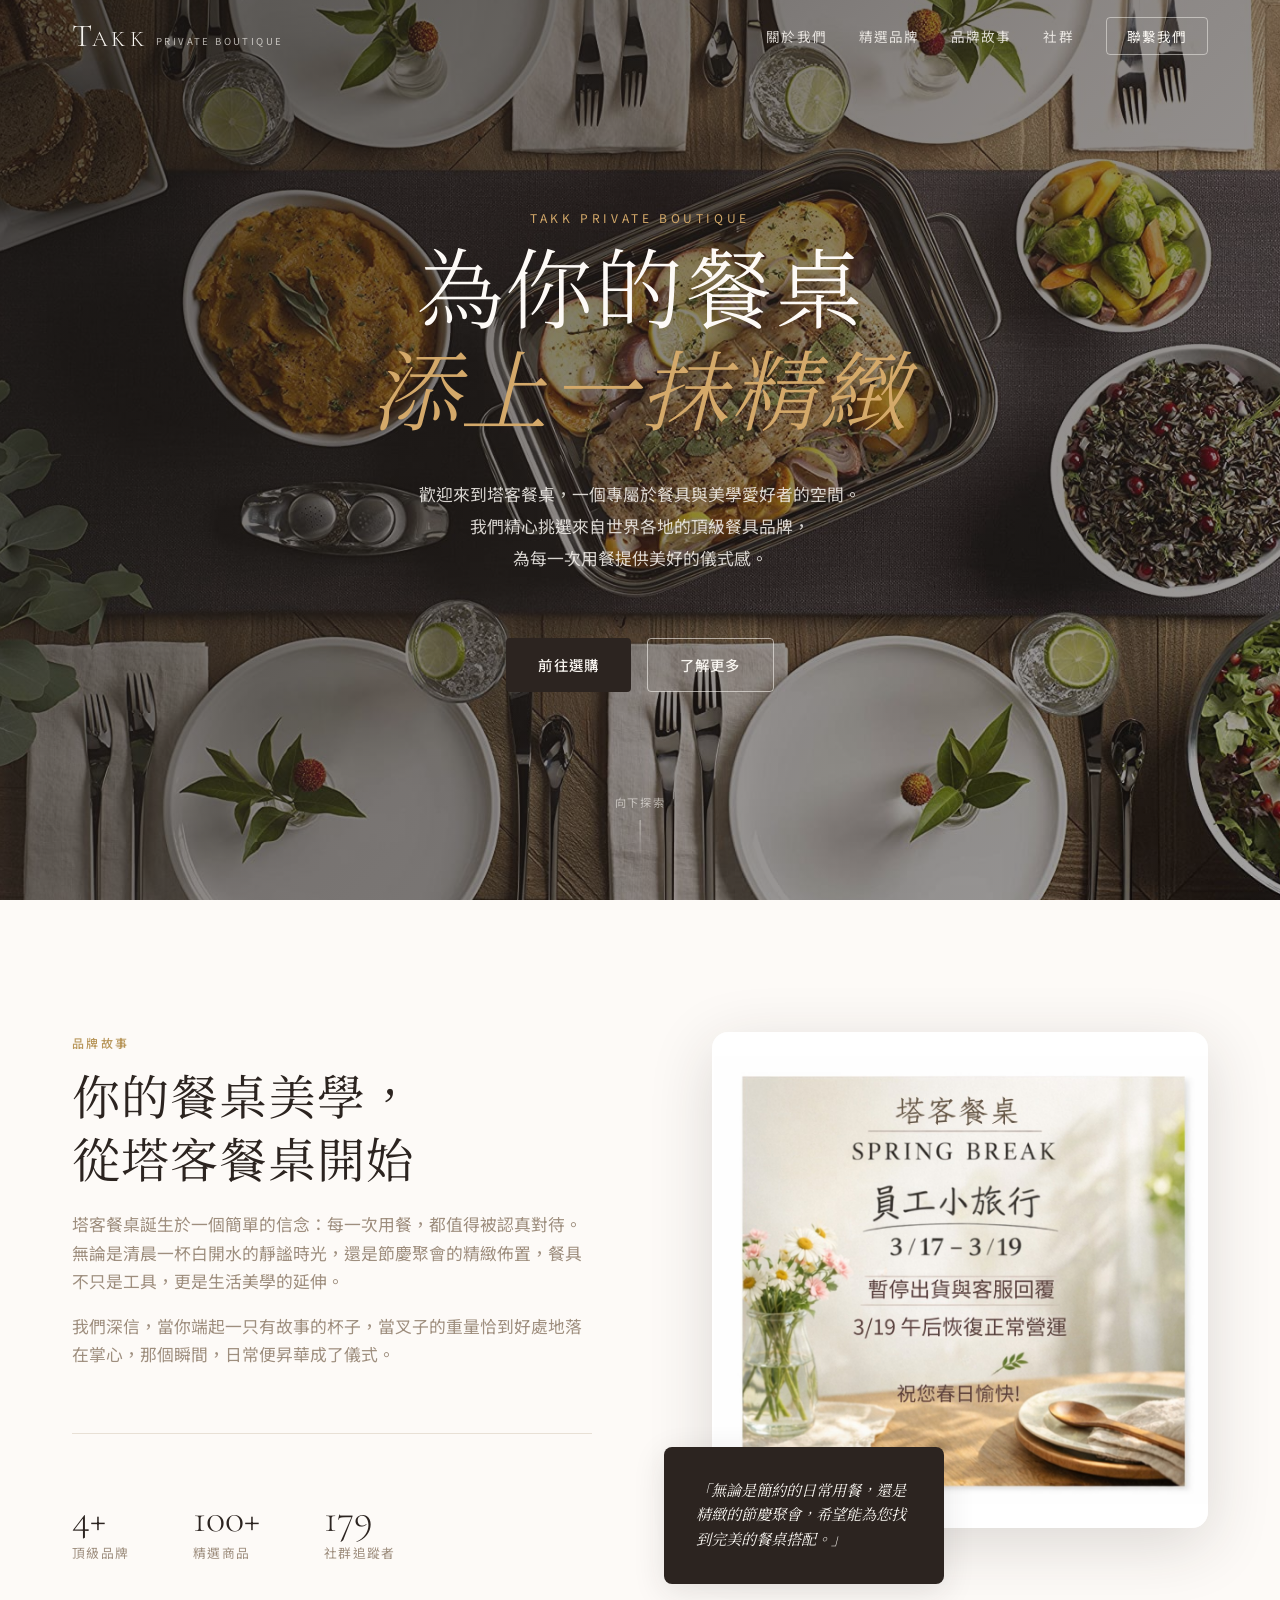
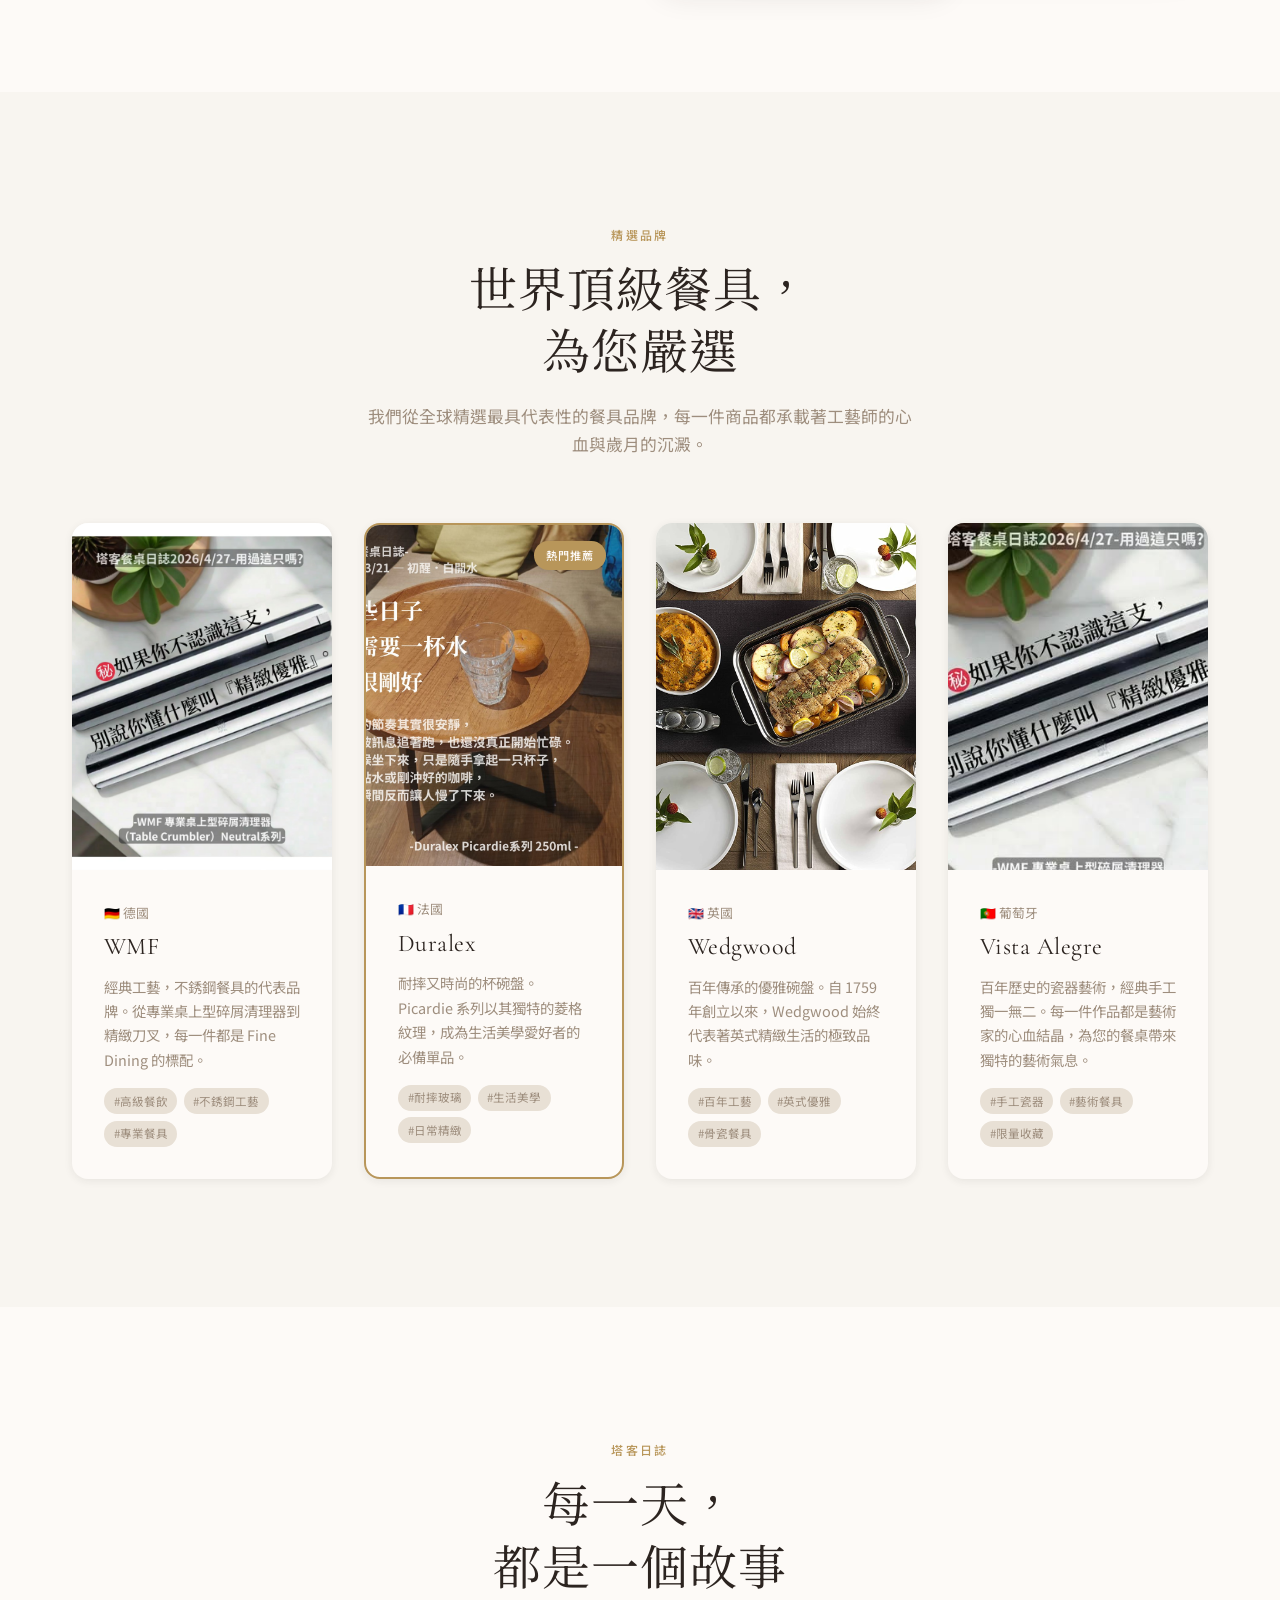
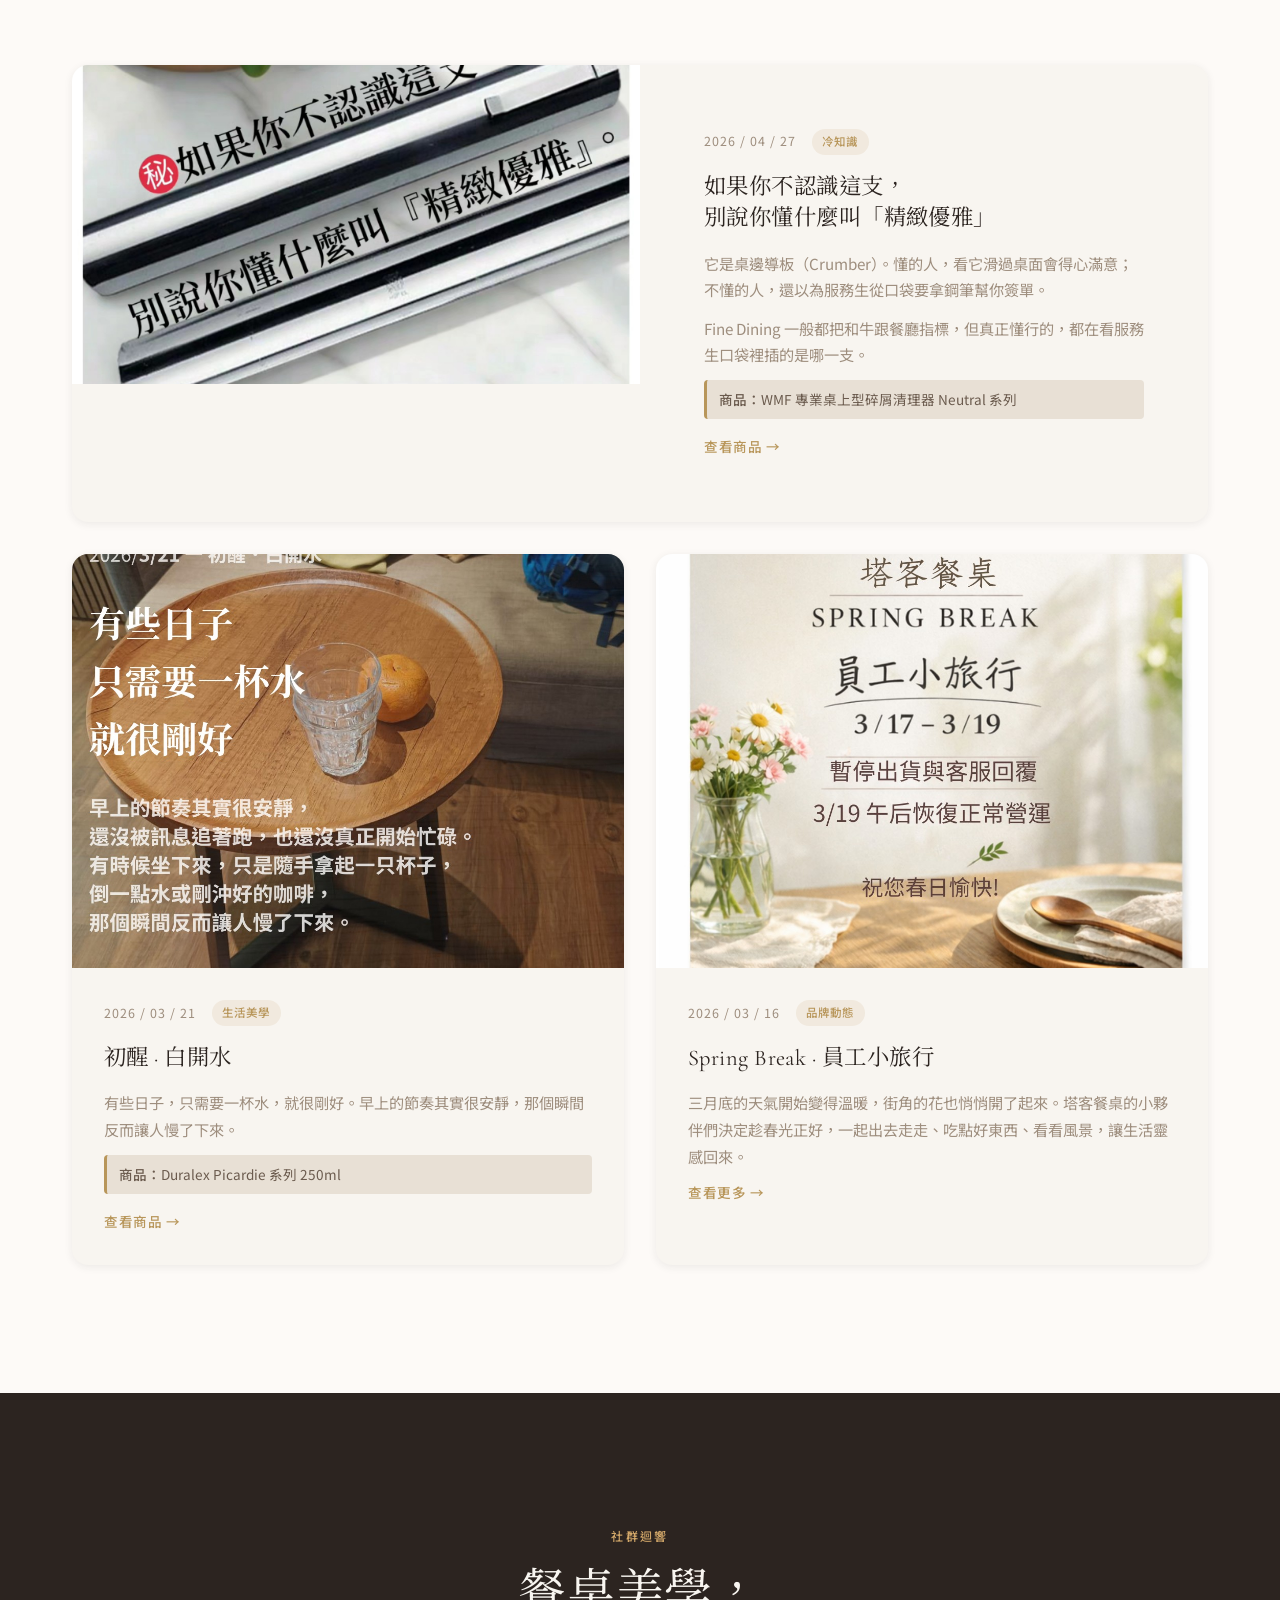
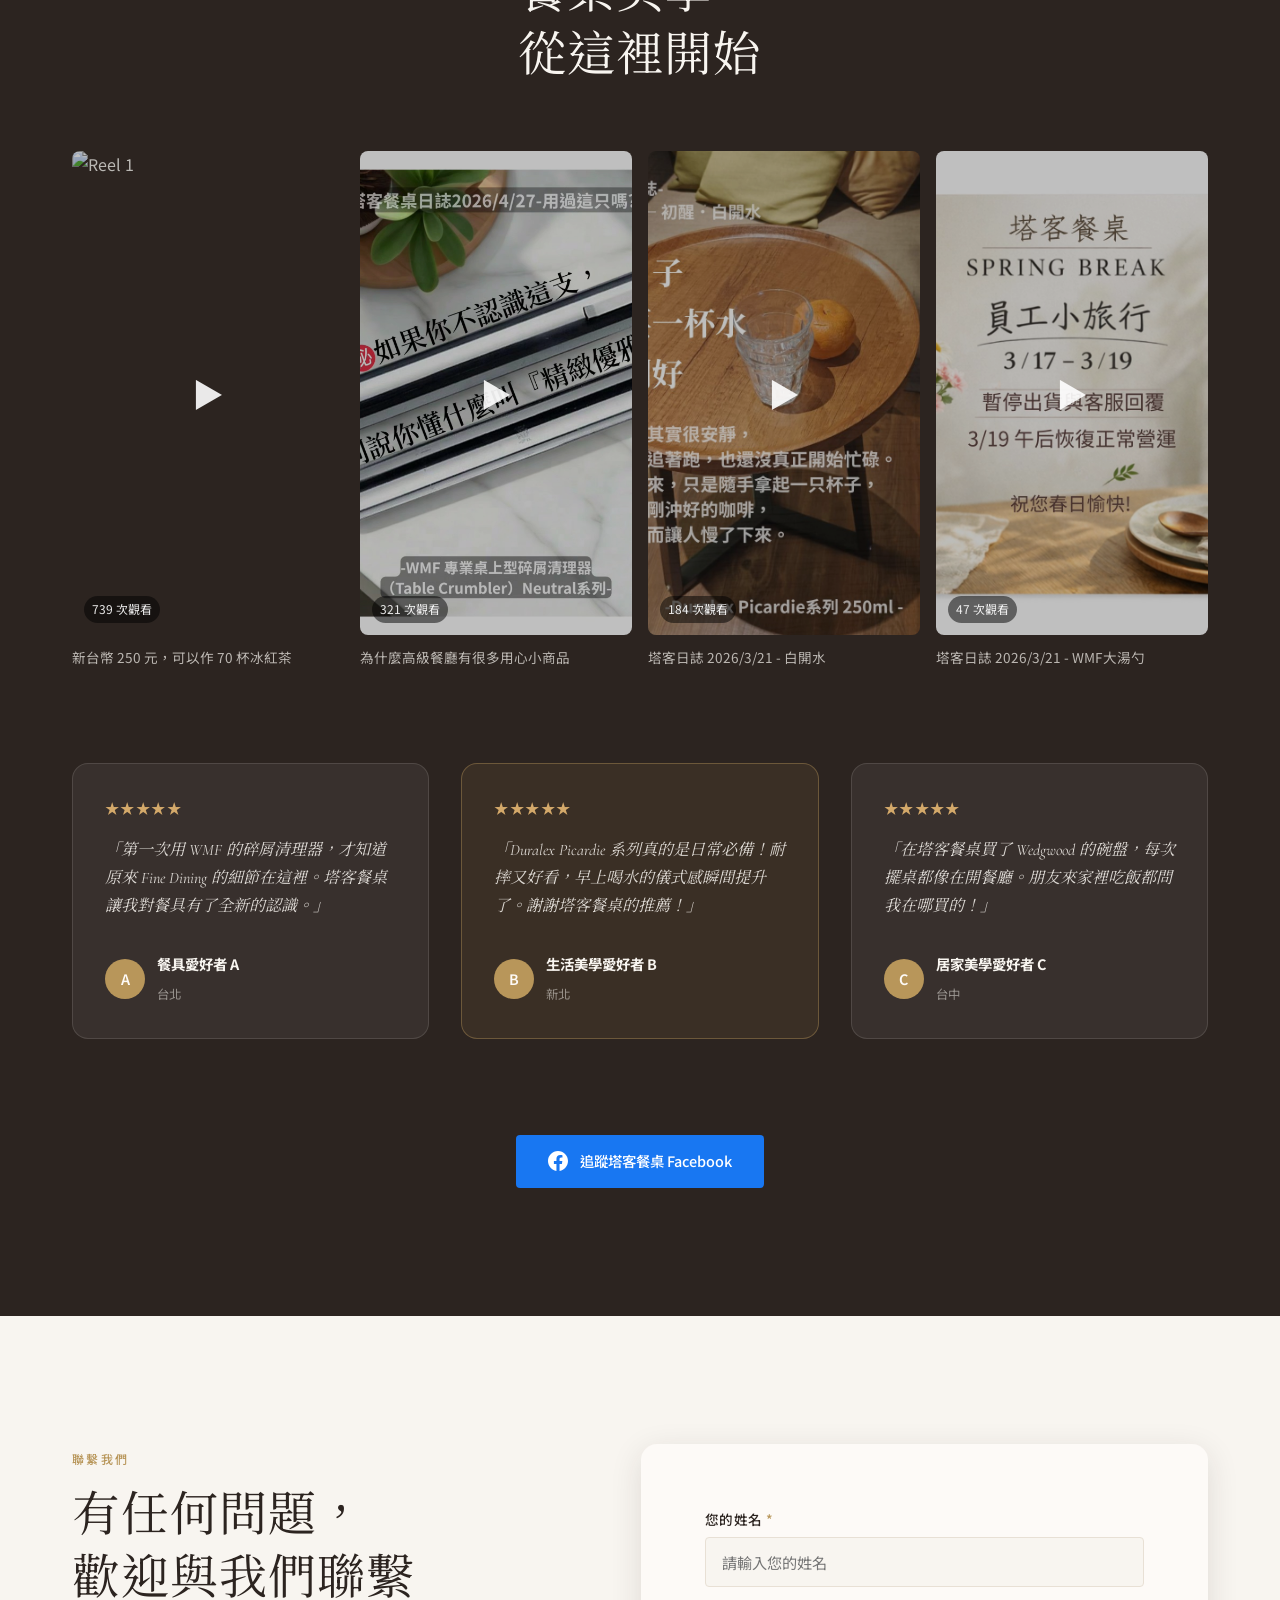
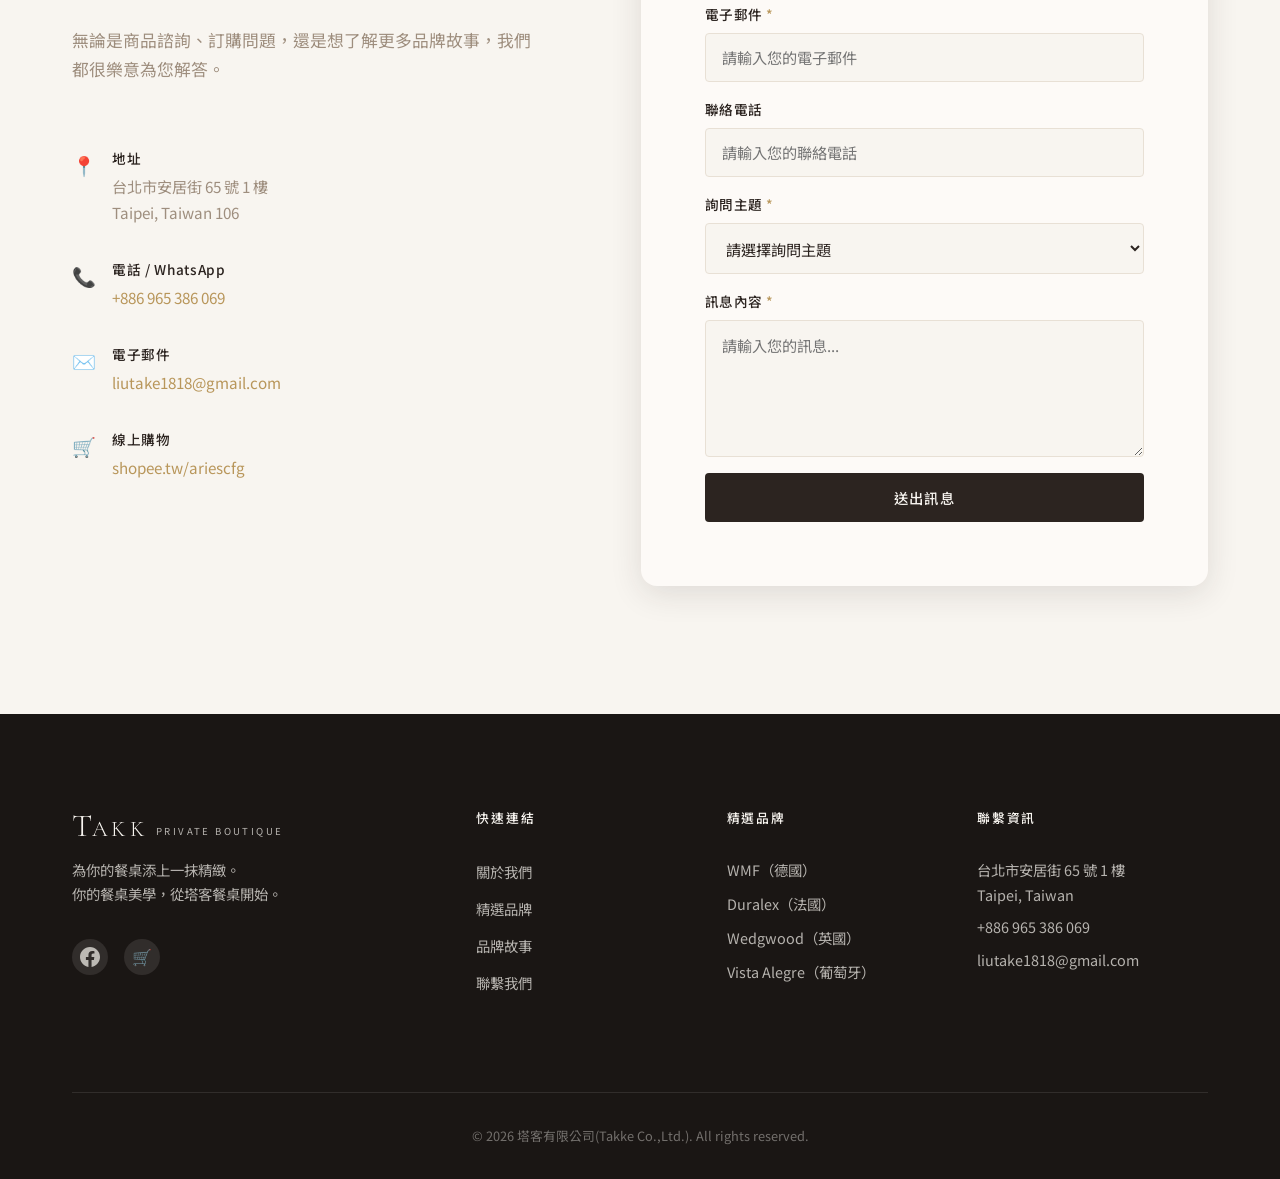
==== index (2).html @ 18ea0cec "Add files via upload" ====
<!DOCTYPE html>
<html lang="zh-TW">
<head>
  <meta charset="UTF-8" />
  <meta name="viewport" content="width=device-width, initial-scale=1.0" />
  <title>塔客餐桌 | TAKE Table Boutique</title>
  <link rel="preconnect" href="https://fonts.googleapis.com" />
  <link rel="preconnect" href="https://fonts.gstatic.com" crossorigin />
  <link href="https://fonts.googleapis.com/css2?family=Noto+Serif+TC:wght@300;400;500;600;700&family=Cormorant+Garamond:ital,wght@0,300;0,400;0,500;1,300;1,400&family=Noto+Sans+TC:wght@300;400;500&display=swap" rel="stylesheet" />
  <link rel="stylesheet" href="style.css" />
</head>
<body>
  <!-- ========== NAVIGATION ========== -->
  <nav class="navbar" id="navbar">
    <div class="nav-container">
      <a href="#" class="nav-logo">
        <span class="logo-t">T</span><span class="logo-akk">AKK</span>
        <span class="logo-sub">PRIVATE BOUTIQUE</span>
      </a>
      <ul class="nav-links">
        <li><a href="#about">關於我們</a></li>
        <li><a href="#brands">精選品牌</a></li>
        <li><a href="#stories">品牌故事</a></li>
        <li><a href="#social">社群</a></li>
        <li><a href="#contact" class="nav-cta">聯繫我們</a></li>
      </ul>
      <button class="hamburger" id="hamburger" aria-label="選單">
        <span></span><span></span><span></span>
      </button>
    </div>
  </nav>

  <!-- ========== HERO SECTION ========== -->
  <section class="hero" id="hero">
    <div class="hero-bg">
      <img src="cover_photo.jpeg" alt="TAKK 餐桌封面" class="hero-img" />
      <div class="hero-overlay"></div>
    </div>
    <div class="hero-content">
      <p class="hero-eyebrow">TAKK Private Boutique</p>
      <h1 class="hero-title">
        為你的餐桌<br />
        <em>添上一抹精緻</em>
      </h1>
      <p class="hero-desc">
        歡迎來到塔客餐桌，一個專屬於餐具與美學愛好者的空間。<br />
        我們精心挑選來自世界各地的頂級餐具品牌，<br />
        為每一次用餐提供美好的儀式感。
      </p>
      <div class="hero-actions">
        <a href="https://shopee.tw/ariescfg" target="_blank" class="btn btn-primary">前往選購</a>
        <a href="#about" class="btn btn-outline">了解更多</a>
      </div>
    </div>
    <div class="hero-scroll">
      <span>向下探索</span>
      <div class="scroll-line"></div>
    </div>
  </section>

  <!-- ========== BRAND STORY ========== -->
  <section class="about" id="about">
    <div class="container">
      <div class="about-grid">
        <div class="about-text">
          <span class="section-label">品牌故事</span>
          <h2 class="section-title">你的餐桌美學，<br />從塔客餐桌開始</h2>
          <p>
            塔客餐桌誕生於一個簡單的信念：每一次用餐，都值得被認真對待。無論是清晨一杯白開水的靜謐時光，還是節慶聚會的精緻佈置，餐具不只是工具，更是生活美學的延伸。
          </p>
          <p>
            我們深信，當你端起一只有故事的杯子，當叉子的重量恰到好處地落在掌心，那個瞬間，日常便昇華成了儀式。
          </p>
          <div class="about-stats">
            <div class="stat">
              <span class="stat-num">4+</span>
              <span class="stat-label">頂級品牌</span>
            </div>
            <div class="stat">
              <span class="stat-num">100+</span>
              <span class="stat-label">精選商品</span>
            </div>
            <div class="stat">
              <span class="stat-num">179</span>
              <span class="stat-label">社群追蹤者</span>
            </div>
          </div>
        </div>
        <div class="about-visual">
          <div class="about-img-wrap">
            <img src="post_spring_break.jpeg" alt="塔客餐桌品牌故事" />
          </div>
          <div class="about-quote">
            <p>「無論是簡約的日常用餐，還是精緻的節慶聚會，希望能為您找到完美的餐桌搭配。」</p>
          </div>
        </div>
      </div>
    </div>
  </section>

  <!-- ========== FEATURED BRANDS / SERVICE CARDS ========== -->
  <section class="brands" id="brands">
    <div class="container">
      <div class="section-header">
        <span class="section-label">精選品牌</span>
        <h2 class="section-title">世界頂級餐具，<br />為您嚴選</h2>
        <p class="section-desc">我們從全球精選最具代表性的餐具品牌，每一件商品都承載著工藝師的心血與歲月的沉澱。</p>
      </div>
      <div class="brands-grid">
        <div class="brand-card">
          <div class="brand-card-img">
            <img src="post_crumbler_detail.jpeg" alt="WMF 德國餐具" />
            <div class="brand-card-overlay">
              <a href="https://shopee.tw/ariescfg" target="_blank" class="brand-shop-btn">立即選購</a>
            </div>
          </div>
          <div class="brand-card-body">
            <div class="brand-origin">🇩🇪 德國</div>
            <h3 class="brand-name">WMF</h3>
            <p class="brand-desc">經典工藝，不銹鋼餐具的代表品牌。從專業桌上型碎屑清理器到精緻刀叉，每一件都是 Fine Dining 的標配。</p>
            <div class="brand-tags">
              <span>#高級餐飲</span>
              <span>#不銹鋼工藝</span>
              <span>#專業餐具</span>
            </div>
          </div>
        </div>
        <div class="brand-card featured">
          <div class="brand-card-badge">熱門推薦</div>
          <div class="brand-card-img">
            <img src="post_duralex_morning.jpeg" alt="Duralex 法國玻璃杯" />
            <div class="brand-card-overlay">
              <a href="https://shopee.tw/ariescfg" target="_blank" class="brand-shop-btn">立即選購</a>
            </div>
          </div>
          <div class="brand-card-body">
            <div class="brand-origin">🇫🇷 法國</div>
            <h3 class="brand-name">Duralex</h3>
            <p class="brand-desc">耐摔又時尚的杯碗盤。Picardie 系列以其獨特的菱格紋理，成為生活美學愛好者的必備單品。</p>
            <div class="brand-tags">
              <span>#耐摔玻璃</span>
              <span>#生活美學</span>
              <span>#日常精緻</span>
            </div>
          </div>
        </div>
        <div class="brand-card">
          <div class="brand-card-img">
            <img src="cover_photo.jpeg" alt="Wedgwood 英國瓷器" />
            <div class="brand-card-overlay">
              <a href="https://shopee.tw/ariescfg" target="_blank" class="brand-shop-btn">立即選購</a>
            </div>
          </div>
          <div class="brand-card-body">
            <div class="brand-origin">🇬🇧 英國</div>
            <h3 class="brand-name">Wedgwood</h3>
            <p class="brand-desc">百年傳承的優雅碗盤。自 1759 年創立以來，Wedgwood 始終代表著英式精緻生活的極致品味。</p>
            <div class="brand-tags">
              <span>#百年工藝</span>
              <span>#英式優雅</span>
              <span>#骨瓷餐具</span>
            </div>
          </div>
        </div>
        <div class="brand-card">
          <div class="brand-card-img">
            <img src="photo_food1.jpeg" alt="Vista Alegre 葡萄牙瓷器" />
            <div class="brand-card-overlay">
              <a href="https://shopee.tw/ariescfg" target="_blank" class="brand-shop-btn">立即選購</a>
            </div>
          </div>
          <div class="brand-card-body">
            <div class="brand-origin">🇵🇹 葡萄牙</div>
            <h3 class="brand-name">Vista Alegre</h3>
            <p class="brand-desc">百年歷史的瓷器藝術，經典手工獨一無二。每一件作品都是藝術家的心血結晶，為您的餐桌帶來獨特的藝術氣息。</p>
            <div class="brand-tags">
              <span>#手工瓷器</span>
              <span>#藝術餐具</span>
              <span>#限量收藏</span>
            </div>
          </div>
        </div>
      </div>
    </div>
  </section>

  <!-- ========== FEATURED STORIES ========== -->
  <section class="stories" id="stories">
    <div class="container">
      <div class="section-header">
        <span class="section-label">塔客日誌</span>
        <h2 class="section-title">每一天，<br />都是一個故事</h2>
      </div>
      <div class="stories-grid">
        <article class="story-card story-large">
          <div class="story-img">
            <img src="post_crumbler_detail.jpeg" alt="WMF 碎屑清理器" />
          </div>
          <div class="story-body">
            <div class="story-meta">
              <span class="story-date">2026 / 04 / 27</span>
              <span class="story-cat">冷知識</span>
            </div>
            <h3>如果你不認識這支，<br />別說你懂什麼叫「精緻優雅」</h3>
            <p>它是桌邊導板（Crumber）。懂的人，看它滑過桌面會得心滿意；不懂的人，還以為服務生從口袋要拿鋼筆幫你簽單。</p>
            <p>Fine Dining 一般都把和牛跟餐廳指標，但真正懂行的，都在看服務生口袋裡插的是哪一支。</p>
            <div class="story-product">
              <span>商品：</span>WMF 專業桌上型碎屑清理器 Neutral 系列
            </div>
            <a href="https://s.shopee.tw/1Lc9qVCIYi" target="_blank" class="story-link">查看商品 →</a>
          </div>
        </article>
        <article class="story-card">
          <div class="story-img">
            <img src="post_duralex_morning.jpeg" alt="Duralex 早晨" />
          </div>
          <div class="story-body">
            <div class="story-meta">
              <span class="story-date">2026 / 03 / 21</span>
              <span class="story-cat">生活美學</span>
            </div>
            <h3>初醒 · 白開水</h3>
            <p>有些日子，只需要一杯水，就很剛好。早上的節奏其實很安靜，那個瞬間反而讓人慢了下來。</p>
            <div class="story-product">
              <span>商品：</span>Duralex Picardie 系列 250ml
            </div>
            <a href="https://shopee.tw/ariescfg" target="_blank" class="story-link">查看商品 →</a>
          </div>
        </article>
        <article class="story-card">
          <div class="story-img">
            <img src="post_spring_break.jpeg" alt="Spring Break" />
          </div>
          <div class="story-body">
            <div class="story-meta">
              <span class="story-date">2026 / 03 / 16</span>
              <span class="story-cat">品牌動態</span>
            </div>
            <h3>Spring Break · 員工小旅行</h3>
            <p>三月底的天氣開始變得溫暖，街角的花也悄悄開了起來。塔客餐桌的小夥伴們決定趁春光正好，一起出去走走、吃點好東西、看看風景，讓生活靈感回來。</p>
            <a href="https://www.facebook.com/takktraveltw" target="_blank" class="story-link">查看更多 →</a>
          </div>
        </article>
      </div>
    </div>
  </section>

  <!-- ========== SOCIAL PROOF ========== -->
  <section class="social-proof" id="social">
    <div class="container">
      <div class="section-header">
        <span class="section-label">社群迴響</span>
        <h2 class="section-title">餐桌美學，<br />從這裡開始</h2>
      </div>

      <!-- ✅ 修正：每個 reel-item 結構一致，移除巢狀 <a> 和重複 <div> -->
      <div class="reels-showcase">
        <div class="reel-item">
          <a href="https://www.instagram.com/p/DXEl3b5jYCf/?ref=xav_igxfb_comet_ig_bookmark_mega_menu_launch" target="_blank" style="text-decoration: none; color: inherit;">
            <div class="reel-thumb">
              <img src="messageImage_1777900916443.jpeg" alt="Reel 1" />
              <div class="reel-play">▶</div>
              <div class="reel-views">739 次觀看</div>
            </div>
          </a>
          <p>新台幣 250 元，可以作 70 杯冰紅茶</p>
        </div>

        <div class="reel-item">
          <a href="https://www.instagram.com/p/DXona5uk9OT/?utm_source=ig_web_copy_link&igsh=MzRlODBiNWFlZA==" target="_blank" style="text-decoration: none; color: inherit;">
            <div class="reel-thumb">
              <img src="post_crumbler_detail.jpeg" alt="Reel 2" />
              <div class="reel-play">▶</div>
              <div class="reel-views">321 次觀看</div>
            </div>
          </a>
          <p>為什麼高級餐廳有很多用心小商品</p>
        </div>

        <div class="reel-item">
          <a href="https://www.instagram.com/p/DWJpdSWiOnf/?utm_source=ig_web_button_share_sheet&igsh=MzRlODBiNWFlZA==" target="_blank" style="text-decoration: none; color: inherit;">
            <div class="reel-thumb">
              <img src="post_duralex_morning.jpeg" alt="Reel 3" />
              <div class="reel-play">▶</div>
              <div class="reel-views">184 次觀看</div>
            </div>
          </a>
          <p>塔客日誌 2026/3/21 - 白開水</p>
        </div>

        <div class="reel-item">
          <a href="https://www.instagram.com/reel/DXZJjCKkyo7/?utm_source=ig_web_button_share_sheet&igsh=MzRlODBiNWFlZA==" target="_blank" style="text-decoration: none; color: inherit;">
            <div class="reel-thumb">
              <img src="post_spring_break.jpeg" alt="Reel 4" />
              <div class="reel-play">▶</div>
              <div class="reel-views">47 次觀看</div>
            </div>
          </a>
          <p>塔客日誌 2026/3/21 - WMF大湯勺</p>
        </div>
      </div><!-- ✅ reels-showcase 正確閉合 -->

      <!-- ✅ testimonials 現在在 reels-showcase 外面，結構正確 -->
      <div class="testimonials">
        <div class="testimonial-card">
          <div class="testimonial-stars">★★★★★</div>
          <p class="testimonial-text">「第一次用 WMF 的碎屑清理器，才知道原來 Fine Dining 的細節在這裡。塔客餐桌讓我對餐具有了全新的認識。」</p>
          <div class="testimonial-author">
            <div class="author-avatar">A</div>
            <div>
              <strong>餐具愛好者 A</strong>
              <span>台北</span>
            </div>
          </div>
        </div>
        <div class="testimonial-card featured-testimonial">
          <div class="testimonial-stars">★★★★★</div>
          <p class="testimonial-text">「Duralex Picardie 系列真的是日常必備！耐摔又好看，早上喝水的儀式感瞬間提升了。謝謝塔客餐桌的推薦！」</p>
          <div class="testimonial-author">
            <div class="author-avatar">B</div>
            <div>
              <strong>生活美學愛好者 B</strong>
              <span>新北</span>
            </div>
          </div>
        </div>
        <div class="testimonial-card">
          <div class="testimonial-stars">★★★★★</div>
          <p class="testimonial-text">「在塔客餐桌買了 Wedgwood 的碗盤，每次擺桌都像在開餐廳。朋友來家裡吃飯都問我在哪買的！」</p>
          <div class="testimonial-author">
            <div class="author-avatar">C</div>
            <div>
              <strong>居家美學愛好者 C</strong>
              <span>台中</span>
            </div>
          </div>
        </div>
      </div>

      <div class="fb-follow">
        <a href="https://www.facebook.com/takktraveltw" target="_blank" class="fb-btn">
          <svg viewBox="0 0 24 24" fill="currentColor" width="20" height="20">
            <path d="M24 12.073c0-6.627-5.373-12-12-12s-12 5.373-12 12c0 5.99 4.388 10.954 10.125 11.854v-8.385H7.078v-3.47h3.047V9.43c0-3.007 1.792-4.669 4.533-4.669 1.312 0 2.686.235 2.686.235v2.953H15.83c-1.491 0-1.956.925-1.956 1.874v2.25h3.328l-.532 3.47h-2.796v8.385C19.612 23.027 24 18.062 24 12.073z"/>
          </svg>
          追蹤塔客餐桌 Facebook
        </a>
      </div>
    </div>
  </section>

  <!-- ========== CONTACT FORM ========== -->
  <section class="contact" id="contact">
    <div class="container">
      <div class="contact-grid">
        <div class="contact-info">
          <span class="section-label">聯繫我們</span>
          <h2 class="section-title">有任何問題，<br />歡迎與我們聯繫</h2>
          <p>無論是商品諮詢、訂購問題，還是想了解更多品牌故事，我們都很樂意為您解答。</p>
          <div class="contact-details">
            <div class="contact-item">
              <div class="contact-icon">📍</div>
              <div>
                <strong>地址</strong>
                <p>台北市安居街 65 號 1 樓<br />Taipei, Taiwan 106</p>
              </div>
            </div>
            <div class="contact-item">
              <div class="contact-icon">📞</div>
              <div>
                <strong>電話 / WhatsApp</strong>
                <p><a href="tel:+886965386069">+886 965 386 069</a></p>
              </div>
            </div>
            <div class="contact-item">
              <div class="contact-icon">✉️</div>
              <div>
                <strong>電子郵件</strong>
                <p><a href="mailto:liutake1818@gmail.com">liutake1818@gmail.com</a></p>
              </div>
            </div>
            <div class="contact-item">
              <div class="contact-icon">🛒</div>
              <div>
                <strong>線上購物</strong>
                <p><a href="https://shopee.tw/ariescfg" target="_blank">shopee.tw/ariescfg</a></p>
              </div>
            </div>
          </div>
        </div>
        <div class="contact-form-wrap">
          <form class="contact-form" id="contactForm">
            <div class="form-group">
              <label for="name">您的姓名 <span class="required">*</span></label>
              <input type="text" id="name" name="name" placeholder="請輸入您的姓名" required />
            </div>
            <div class="form-group">
              <label for="email">電子郵件 <span class="required">*</span></label>
              <input type="email" id="email" name="email" placeholder="請輸入您的電子郵件" required />
            </div>
            <div class="form-group">
              <label for="phone">聯絡電話</label>
              <input type="tel" id="phone" name="phone" placeholder="請輸入您的聯絡電話" />
            </div>
            <div class="form-group">
              <label for="subject">詢問主題 <span class="required">*</span></label>
              <select id="subject" name="subject" required>
                <option value="" disabled selected>請選擇詢問主題</option>
                <option value="product">商品諮詢</option>
                <option value="order">訂購問題</option>
                <option value="brand">品牌合作</option>
                <option value="other">其他</option>
              </select>
            </div>
            <div class="form-group">
              <label for="message">訊息內容 <span class="required">*</span></label>
              <textarea id="message" name="message" rows="5" placeholder="請輸入您的訊息..." required></textarea>
            </div>
            <button type="submit" class="btn btn-primary btn-full">送出訊息</button>
          </form>
          <div class="form-success" id="formSuccess" style="display:none;">
            <div class="success-icon">✓</div>
            <h3>訊息已送出！</h3>
            <p>感謝您的聯繫，我們將盡快回覆您。</p>
          </div>
        </div>
      </div>
    </div>
  </section>

  <!-- ========== FOOTER ========== -->
  <footer class="footer">
    <div class="container">
      <div class="footer-grid">
        <div class="footer-brand">
          <div class="footer-logo">
            <span class="logo-t">T</span><span class="logo-akk">AKK</span>
            <span class="logo-sub">PRIVATE BOUTIQUE</span>
          </div>
          <p>為你的餐桌添上一抹精緻。<br />你的餐桌美學，從塔客餐桌開始。</p>
          <div class="footer-social">
            <a href="https://www.facebook.com/takktraveltw" target="_blank" aria-label="Facebook">
              <svg viewBox="0 0 24 24" fill="currentColor" width="20" height="20">
                <path d="M24 12.073c0-6.627-5.373-12-12-12s-12 5.373-12 12c0 5.99 4.388 10.954 10.125 11.854v-8.385H7.078v-3.47h3.047V9.43c0-3.007 1.792-4.669 4.533-4.669 1.312 0 2.686.235 2.686.235v2.953H15.83c-1.491 0-1.956.925-1.956 1.874v2.25h3.328l-.532 3.47h-2.796v8.385C19.612 23.027 24 18.062 24 12.073z"/>
              </svg>
            </a>
            <a href="https://shopee.tw/ariescfg" target="_blank" aria-label="Shopee">🛒</a>
          </div>
        </div>
        <div class="footer-links">
          <h4>快速連結</h4>
          <ul>
            <li><a href="#about">關於我們</a></li>
            <li><a href="#brands">精選品牌</a></li>
            <li><a href="#stories">品牌故事</a></li>
            <li><a href="#contact">聯繫我們</a></li>
          </ul>
        </div>
        <div class="footer-brands-list">
          <h4>精選品牌</h4>
          <ul>
            <li>WMF（德國）</li>
            <li>Duralex（法國）</li>
            <li>Wedgwood（英國）</li>
            <li>Vista Alegre（葡萄牙）</li>
          </ul>
        </div>
        <div class="footer-contact">
          <h4>聯繫資訊</h4>
          <p>台北市安居街 65 號 1 樓<br />Taipei, Taiwan</p>
          <p><a href="tel:+886965386069">+886 965 386 069</a></p>
          <p><a href="mailto:liutake1818@gmail.com">liutake1818@gmail.com</a></p>
        </div>
      </div>
      <div class="footer-bottom">
        <p>© 2026 塔客有限公司(Takke Co.,Ltd.). All rights reserved.</p>
      </div>
    </div>
  </footer>

  <script src="script.js"></script>
</body>
</html>
---- style.css ----
/* ============================================
   TAKK Private Boutique — Landing Page Styles
   Aesthetic: Refined, Elegant, Warm Minimal
   ============================================ */

/* ---------- CSS Variables ---------- */
:root {
  --color-cream: #f8f5f0;
  --color-warm-white: #fdfaf7;
  --color-beige: #e8e0d5;
  --color-sand: #d4c9b8;
  --color-taupe: #9e8e7e;
  --color-brown: #6b5b4e;
  --color-dark: #2c2420;
  --color-charcoal: #3d3530;
  --color-gold: #b8965a;
  --color-gold-light: #d4a96a;
  --color-black: #1a1614;

  --font-serif: 'Cormorant Garamond', 'Noto Serif TC', Georgia, serif;
  --font-sans: 'Noto Sans TC', 'PingFang TC', sans-serif;

  --spacing-xs: 0.5rem;
  --spacing-sm: 1rem;
  --spacing-md: 2rem;
  --spacing-lg: 4rem;
  --spacing-xl: 6rem;
  --spacing-2xl: 8rem;

  --radius-sm: 4px;
  --radius-md: 8px;
  --radius-lg: 16px;

  --transition: 0.35s cubic-bezier(0.4, 0, 0.2, 1);
  --shadow-sm: 0 2px 8px rgba(44, 36, 32, 0.08);
  --shadow-md: 0 8px 32px rgba(44, 36, 32, 0.12);
  --shadow-lg: 0 16px 64px rgba(44, 36, 32, 0.16);
}

/* ---------- Reset & Base ---------- */
*, *::before, *::after {
  box-sizing: border-box;
  margin: 0;
  padding: 0;
}

html {
  scroll-behavior: smooth;
  font-size: 16px;
}

body {
  font-family: var(--font-sans);
  background-color: var(--color-warm-white);
  color: var(--color-dark);
  line-height: 1.7;
  overflow-x: hidden;
}

img {
  max-width: 100%;
  height: auto;
  display: block;
}

a {
  color: inherit;
  text-decoration: none;
}

ul {
  list-style: none;
}

.container {
  max-width: 1200px;
  margin: 0 auto;
  padding: 0 var(--spacing-md);
}

/* ---------- Typography ---------- */
h1, h2, h3, h4 {
  font-family: var(--font-serif);
  font-weight: 400;
  line-height: 1.3;
  letter-spacing: 0.02em;
}

.section-label {
  display: inline-block;
  font-family: var(--font-sans);
  font-size: 0.75rem;
  font-weight: 500;
  letter-spacing: 0.2em;
  text-transform: uppercase;
  color: var(--color-gold);
  margin-bottom: var(--spacing-sm);
}

.section-title {
  font-size: clamp(2rem, 4vw, 3rem);
  color: var(--color-dark);
  margin-bottom: var(--spacing-sm);
}

.section-desc {
  font-size: 1.05rem;
  color: var(--color-taupe);
  max-width: 560px;
  margin: 0 auto;
}

.section-header {
  text-align: center;
  margin-bottom: var(--spacing-lg);
}

/* ---------- Buttons ---------- */
.btn {
  display: inline-flex;
  align-items: center;
  gap: 0.5rem;
  padding: 0.85rem 2rem;
  font-family: var(--font-sans);
  font-size: 0.9rem;
  font-weight: 500;
  letter-spacing: 0.08em;
  border-radius: var(--radius-sm);
  transition: var(--transition);
  cursor: pointer;
  border: none;
}

.btn-primary {
  background-color: var(--color-dark);
  color: var(--color-cream);
}

.btn-primary:hover {
  background-color: var(--color-charcoal);
  transform: translateY(-2px);
  box-shadow: var(--shadow-md);
}

.btn-outline {
  background-color: transparent;
  color: var(--color-cream);
  border: 1px solid rgba(248, 245, 240, 0.6);
}

.btn-outline:hover {
  background-color: rgba(248, 245, 240, 0.15);
  border-color: var(--color-cream);
}

.btn-full {
  width: 100%;
  justify-content: center;
}

/* ---------- Navigation ---------- */
.navbar {
  position: fixed;
  top: 0;
  left: 0;
  right: 0;
  z-index: 1000;
  padding: 1.25rem 0;
  transition: var(--transition);
}

.navbar.scrolled {
  background-color: rgba(253, 250, 247, 0.95);
  backdrop-filter: blur(12px);
  box-shadow: var(--shadow-sm);
  padding: 0.85rem 0;
}

.nav-container {
  max-width: 1200px;
  margin: 0 auto;
  padding: 0 var(--spacing-md);
  display: flex;
  align-items: center;
  justify-content: space-between;
}

.nav-logo {
  display: flex;
  align-items: baseline;
  gap: 0;
  color: var(--color-cream);
  transition: var(--transition);
}

.navbar.scrolled .nav-logo {
  color: var(--color-dark);
}

.logo-t {
  font-family: var(--font-serif);
  font-size: 2rem;
  font-weight: 300;
  line-height: 1;
}

.logo-akk {
  font-family: var(--font-serif);
  font-size: 1.4rem;
  font-weight: 300;
  letter-spacing: 0.15em;
  line-height: 1;
}

.logo-sub {
  font-family: var(--font-sans);
  font-size: 0.6rem;
  letter-spacing: 0.25em;
  text-transform: uppercase;
  margin-left: 0.5rem;
  opacity: 0.7;
  align-self: flex-end;
  padding-bottom: 0.15rem;
}

.nav-links {
  display: flex;
  align-items: center;
  gap: var(--spacing-md);
}

.nav-links a {
  font-size: 0.85rem;
  font-weight: 400;
  letter-spacing: 0.08em;
  color: rgba(248, 245, 240, 0.85);
  transition: var(--transition);
  position: relative;
}

.navbar.scrolled .nav-links a {
  color: var(--color-charcoal);
}

.nav-links a::after {
  content: '';
  position: absolute;
  bottom: -3px;
  left: 0;
  width: 0;
  height: 1px;
  background-color: var(--color-gold);
  transition: var(--transition);
}

.nav-links a:hover::after {
  width: 100%;
}

.nav-cta {
  padding: 0.5rem 1.25rem;
  border: 1px solid rgba(248, 245, 240, 0.5);
  border-radius: var(--radius-sm);
  color: var(--color-cream) !important;
  transition: var(--transition) !important;
}

.navbar.scrolled .nav-cta {
  border-color: var(--color-dark);
  color: var(--color-dark) !important;
}

.nav-cta:hover {
  background-color: var(--color-dark);
  border-color: var(--color-dark);
  color: var(--color-cream) !important;
}

.hamburger {
  display: none;
  flex-direction: column;
  gap: 5px;
  background: none;
  border: none;
  cursor: pointer;
  padding: 4px;
}

.hamburger span {
  display: block;
  width: 24px;
  height: 1.5px;
  background-color: var(--color-cream);
  transition: var(--transition);
}

.navbar.scrolled .hamburger span {
  background-color: var(--color-dark);
}

/* ---------- Hero ---------- */
.hero {
  position: relative;
  height: 100vh;
  min-height: 700px;
  display: flex;
  align-items: center;
  justify-content: center;
  overflow: hidden;
}

.hero-bg {
  position: absolute;
  inset: 0;
}

.hero-img {
  width: 100%;
  height: 100%;
  object-fit: cover;
  object-position: center;
  transform: scale(1.05);
  transition: transform 8s ease;
}

.hero:hover .hero-img {
  transform: scale(1);
}

.hero-overlay {
  position: absolute;
  inset: 0;
  background: linear-gradient(
    135deg,
    rgba(26, 22, 20, 0.72) 0%,
    rgba(44, 36, 32, 0.55) 50%,
    rgba(26, 22, 20, 0.4) 100%
  );
}

.hero-content {
  position: relative;
  z-index: 2;
  text-align: center;
  color: var(--color-cream);
  max-width: 760px;
  padding: 0 var(--spacing-md);
  animation: heroFadeIn 1.2s ease forwards;
}

@keyframes heroFadeIn {
  from { opacity: 0; transform: translateY(30px); }
  to { opacity: 1; transform: translateY(0); }
}

.hero-eyebrow {
  font-family: var(--font-sans);
  font-size: 0.75rem;
  letter-spacing: 0.3em;
  text-transform: uppercase;
  color: var(--color-gold-light);
  margin-bottom: var(--spacing-sm);
}

.hero-title {
  font-family: var(--font-serif);
  font-size: clamp(3rem, 7vw, 5.5rem);
  font-weight: 300;
  line-height: 1.15;
  margin-bottom: var(--spacing-md);
  color: var(--color-warm-white);
}

.hero-title em {
  font-style: italic;
  color: var(--color-gold-light);
}

.hero-desc {
  font-size: 1.05rem;
  line-height: 1.9;
  color: rgba(248, 245, 240, 0.85);
  margin-bottom: var(--spacing-lg);
}

.hero-actions {
  display: flex;
  gap: var(--spacing-sm);
  justify-content: center;
  flex-wrap: wrap;
}

.hero-scroll {
  position: absolute;
  bottom: 2.5rem;
  left: 50%;
  transform: translateX(-50%);
  z-index: 2;
  display: flex;
  flex-direction: column;
  align-items: center;
  gap: 0.5rem;
  color: rgba(248, 245, 240, 0.6);
  font-size: 0.7rem;
  letter-spacing: 0.15em;
  text-transform: uppercase;
}

.scroll-line {
  width: 1px;
  height: 40px;
  background: linear-gradient(to bottom, rgba(248, 245, 240, 0.6), transparent);
  animation: scrollPulse 2s ease-in-out infinite;
}

@keyframes scrollPulse {
  0%, 100% { opacity: 0.6; transform: scaleY(1); }
  50% { opacity: 1; transform: scaleY(1.2); }
}

/* ---------- About ---------- */
.about {
  padding: var(--spacing-2xl) 0;
  background-color: var(--color-warm-white);
}

.about-grid {
  display: grid;
  grid-template-columns: 1fr 1fr;
  gap: var(--spacing-xl);
  align-items: center;
}

.about-text p {
  color: var(--color-taupe);
  margin-bottom: var(--spacing-sm);
  font-size: 1.05rem;
}

.about-stats {
  display: flex;
  gap: var(--spacing-lg);
  margin-top: var(--spacing-lg);
  padding-top: var(--spacing-lg);
  border-top: 1px solid var(--color-beige);
}

.stat {
  display: flex;
  flex-direction: column;
  gap: 0.25rem;
}

.stat-num {
  font-family: var(--font-serif);
  font-size: 2.5rem;
  font-weight: 300;
  color: var(--color-dark);
  line-height: 1;
}

.stat-label {
  font-size: 0.8rem;
  letter-spacing: 0.1em;
  color: var(--color-taupe);
}

.about-visual {
  position: relative;
  padding-bottom: 2rem;
  padding-left: 1.5rem;
}

.about-img-wrap {
  border-radius: var(--radius-lg);
  overflow: hidden;
  box-shadow: var(--shadow-lg);
  aspect-ratio: 1;
}

.about-img-wrap img {
  width: 100%;
  height: 100%;
  object-fit: cover;
  transition: transform 0.6s ease;
}

.about-img-wrap:hover img {
  transform: scale(1.03);
}

.about-quote {
  position: absolute;
  bottom: -1.5rem;
  left: -1.5rem;
  background-color: var(--color-dark);
  color: var(--color-cream);
  padding: var(--spacing-md);
  border-radius: var(--radius-md);
  max-width: 280px;
  box-shadow: var(--shadow-md);
  z-index: 2;
}

.about-quote p {
  font-family: var(--font-serif);
  font-size: 0.95rem;
  font-style: italic;
  line-height: 1.6;
}

/* ---------- Brands ---------- */
.brands {
  padding: var(--spacing-2xl) 0;
  background-color: var(--color-cream);
}

.brands-grid {
  display: grid;
  grid-template-columns: repeat(4, 1fr);
  gap: var(--spacing-md);
}

.brand-card {
  background-color: var(--color-warm-white);
  border-radius: var(--radius-lg);
  overflow: hidden;
  box-shadow: var(--shadow-sm);
  transition: var(--transition);
  position: relative;
}

.brand-card:hover {
  transform: translateY(-6px);
  box-shadow: var(--shadow-lg);
}

.brand-card.featured {
  border: 2px solid var(--color-gold);
}

.brand-card-badge {
  position: absolute;
  top: 1rem;
  right: 1rem;
  z-index: 3;
  background-color: var(--color-gold);
  color: var(--color-warm-white);
  font-size: 0.7rem;
  font-weight: 500;
  letter-spacing: 0.1em;
  padding: 0.3rem 0.75rem;
  border-radius: 20px;
}

.brand-card-img {
  position: relative;
  aspect-ratio: 3/4;
  overflow: hidden;
}

.brand-card-img img {
  width: 100%;
  height: 100%;
  object-fit: cover;
  transition: transform 0.5s ease;
}

.brand-card:hover .brand-card-img img {
  transform: scale(1.06);
}

.brand-card-overlay {
  position: absolute;
  inset: 0;
  background-color: rgba(26, 22, 20, 0.5);
  display: flex;
  align-items: center;
  justify-content: center;
  opacity: 0;
  transition: var(--transition);
}

.brand-card:hover .brand-card-overlay {
  opacity: 1;
}

.brand-shop-btn {
  padding: 0.6rem 1.5rem;
  background-color: var(--color-cream);
  color: var(--color-dark);
  font-size: 0.85rem;
  font-weight: 500;
  letter-spacing: 0.08em;
  border-radius: var(--radius-sm);
  transition: var(--transition);
}

.brand-shop-btn:hover {
  background-color: var(--color-gold);
  color: var(--color-warm-white);
}

.brand-card-body {
  padding: var(--spacing-md);
}

.brand-origin {
  font-size: 0.8rem;
  color: var(--color-taupe);
  margin-bottom: 0.5rem;
}

.brand-name {
  font-family: var(--font-serif);
  font-size: 1.5rem;
  font-weight: 400;
  color: var(--color-dark);
  margin-bottom: 0.75rem;
}

.brand-desc {
  font-size: 0.9rem;
  color: var(--color-taupe);
  line-height: 1.7;
  margin-bottom: var(--spacing-sm);
}

.brand-tags {
  display: flex;
  flex-wrap: wrap;
  gap: 0.4rem;
}

.brand-tags span {
  font-size: 0.72rem;
  color: var(--color-taupe);
  background-color: var(--color-beige);
  padding: 0.2rem 0.6rem;
  border-radius: 20px;
}

/* ---------- Stories ---------- */
.stories {
  padding: var(--spacing-2xl) 0;
  background-color: var(--color-warm-white);
}

.stories-grid {
  display: grid;
  grid-template-columns: 1fr 1fr;
  grid-template-rows: auto auto;
  gap: var(--spacing-md);
}

.story-card {
  background-color: var(--color-cream);
  border-radius: var(--radius-lg);
  overflow: hidden;
  box-shadow: var(--shadow-sm);
  transition: var(--transition);
  display: grid;
  grid-template-columns: 1fr 1fr;
}

.story-card:hover {
  box-shadow: var(--shadow-md);
  transform: translateY(-3px);
}

.story-large {
  grid-column: 1 / -1;
}

.story-large .story-img {
  aspect-ratio: 16/9;
}

.story-card:not(.story-large) {
  grid-template-columns: 1fr;
  display: flex;
  flex-direction: column;
}

.story-card:not(.story-large) .story-img {
  aspect-ratio: 4/3;
  flex-shrink: 0;
}

.story-card:not(.story-large) .story-body {
  flex: 1;
  justify-content: flex-start;
  padding: var(--spacing-md);
}

.story-img {
  overflow: hidden;
}

.story-img img {
  width: 100%;
  height: 100%;
  object-fit: cover;
  transition: transform 0.5s ease;
}

.story-card:hover .story-img img {
  transform: scale(1.04);
}

.story-body {
  padding: var(--spacing-lg);
  display: flex;
  flex-direction: column;
  justify-content: center;
}

.story-meta {
  display: flex;
  align-items: center;
  gap: var(--spacing-sm);
  margin-bottom: var(--spacing-sm);
}

.story-date {
  font-size: 0.78rem;
  color: var(--color-taupe);
  letter-spacing: 0.08em;
}

.story-cat {
  font-size: 0.72rem;
  font-weight: 500;
  color: var(--color-gold);
  background-color: rgba(184, 150, 90, 0.12);
  padding: 0.2rem 0.65rem;
  border-radius: 20px;
}

.story-body h3 {
  font-family: var(--font-serif);
  font-size: 1.4rem;
  color: var(--color-dark);
  margin-bottom: var(--spacing-sm);
  line-height: 1.4;
}

.story-body p {
  font-size: 0.95rem;
  color: var(--color-taupe);
  line-height: 1.75;
  margin-bottom: 0.75rem;
}

.story-product {
  font-size: 0.85rem;
  color: var(--color-brown);
  margin-bottom: var(--spacing-sm);
  padding: 0.5rem 0.75rem;
  background-color: var(--color-beige);
  border-radius: var(--radius-sm);
  border-left: 3px solid var(--color-gold);
}

.story-product span {
  font-weight: 500;
}

.story-link {
  font-size: 0.85rem;
  font-weight: 500;
  color: var(--color-gold);
  letter-spacing: 0.05em;
  transition: var(--transition);
  align-self: flex-start;
}

.story-link:hover {
  color: var(--color-dark);
}

/* ---------- Social Proof ---------- */
.social-proof {
  padding: var(--spacing-2xl) 0;
  background-color: var(--color-dark);
  color: var(--color-cream);
}

.social-proof .section-label {
  color: var(--color-gold-light);
}

.social-proof .section-title {
  color: var(--color-cream);
}

.social-proof .section-desc {
  color: rgba(248, 245, 240, 0.7);
}

.reels-showcase {
  display: grid;
  grid-template-columns: repeat(4, 1fr);
  gap: var(--spacing-sm);
  margin-bottom: var(--spacing-xl);
}

.reel-item {
  cursor: pointer;
}

.reel-item p {
  font-size: 0.85rem;
  color: rgba(248, 245, 240, 0.7);
  margin-top: 0.75rem;
  line-height: 1.5;
}

.reel-thumb {
  position: relative;
  aspect-ratio: 9/16;
  border-radius: var(--radius-md);
  overflow: hidden;
}

.reel-thumb img {
  width: 100%;
  height: 100%;
  object-fit: cover;
  transition: transform 0.4s ease;
  filter: brightness(0.75);
}

.reel-item:hover .reel-thumb img {
  transform: scale(1.05);
  filter: brightness(0.9);
}

.reel-play {
  position: absolute;
  inset: 0;
  display: flex;
  align-items: center;
  justify-content: center;
  font-size: 2rem;
  color: rgba(255, 255, 255, 0.9);
  transition: var(--transition);
}

.reel-item:hover .reel-play {
  transform: scale(1.2);
}

.reel-views {
  position: absolute;
  bottom: 0.75rem;
  left: 0.75rem;
  font-size: 0.75rem;
  color: rgba(255, 255, 255, 0.9);
  background-color: rgba(0, 0, 0, 0.5);
  padding: 0.2rem 0.5rem;
  border-radius: 20px;
}

.testimonials {
  display: grid;
  grid-template-columns: repeat(3, 1fr);
  gap: var(--spacing-md);
  margin-bottom: var(--spacing-xl);
}

.testimonial-card {
  background-color: rgba(248, 245, 240, 0.06);
  border: 1px solid rgba(248, 245, 240, 0.12);
  border-radius: var(--radius-lg);
  padding: var(--spacing-md);
  transition: var(--transition);
}

.testimonial-card:hover {
  background-color: rgba(248, 245, 240, 0.1);
  border-color: rgba(184, 150, 90, 0.4);
}

.featured-testimonial {
  background-color: rgba(184, 150, 90, 0.1);
  border-color: rgba(184, 150, 90, 0.4);
}

.testimonial-stars {
  color: var(--color-gold-light);
  font-size: 0.9rem;
  letter-spacing: 0.1em;
  margin-bottom: var(--spacing-sm);
}

.testimonial-text {
  font-family: var(--font-serif);
  font-size: 1rem;
  font-style: italic;
  color: rgba(248, 245, 240, 0.85);
  line-height: 1.75;
  margin-bottom: var(--spacing-md);
}

.testimonial-author {
  display: flex;
  align-items: center;
  gap: 0.75rem;
}

.author-avatar {
  width: 40px;
  height: 40px;
  border-radius: 50%;
  background-color: var(--color-gold);
  color: var(--color-warm-white);
  display: flex;
  align-items: center;
  justify-content: center;
  font-weight: 600;
  font-size: 0.9rem;
  flex-shrink: 0;
}

.testimonial-author strong {
  display: block;
  font-size: 0.9rem;
  color: var(--color-cream);
  margin-bottom: 0.1rem;
}

.testimonial-author span {
  font-size: 0.78rem;
  color: rgba(248, 245, 240, 0.5);
}

.fb-follow {
  text-align: center;
}

.fb-btn {
  display: inline-flex;
  align-items: center;
  gap: 0.75rem;
  padding: 0.9rem 2rem;
  background-color: #1877f2;
  color: white;
  font-size: 0.9rem;
  font-weight: 500;
  border-radius: var(--radius-sm);
  transition: var(--transition);
}

.fb-btn:hover {
  background-color: #1464d8;
  transform: translateY(-2px);
  box-shadow: 0 8px 24px rgba(24, 119, 242, 0.4);
}

/* ---------- Contact ---------- */
.contact {
  padding: var(--spacing-2xl) 0;
  background-color: var(--color-cream);
}

.contact-grid {
  display: grid;
  grid-template-columns: 1fr 1.2fr;
  gap: var(--spacing-xl);
  align-items: start;
}

.contact-info p {
  color: var(--color-taupe);
  margin-bottom: var(--spacing-lg);
  font-size: 1.05rem;
}

.contact-details {
  display: flex;
  flex-direction: column;
  gap: var(--spacing-md);
}

.contact-item {
  display: flex;
  align-items: flex-start;
  gap: var(--spacing-sm);
}

.contact-icon {
  font-size: 1.2rem;
  flex-shrink: 0;
  margin-top: 0.1rem;
}

.contact-item strong {
  display: block;
  font-size: 0.85rem;
  font-weight: 500;
  letter-spacing: 0.05em;
  color: var(--color-dark);
  margin-bottom: 0.25rem;
}

.contact-item p {
  font-size: 0.95rem;
  color: var(--color-taupe);
  margin: 0;
}

.contact-item a {
  color: var(--color-gold);
  transition: var(--transition);
}

.contact-item a:hover {
  color: var(--color-dark);
}

.contact-form-wrap {
  background-color: var(--color-warm-white);
  border-radius: var(--radius-lg);
  padding: var(--spacing-lg);
  box-shadow: var(--shadow-md);
}

.contact-form {
  display: flex;
  flex-direction: column;
  gap: var(--spacing-sm);
}

.form-group {
  display: flex;
  flex-direction: column;
  gap: 0.4rem;
}

.form-group label {
  font-size: 0.85rem;
  font-weight: 500;
  color: var(--color-dark);
  letter-spacing: 0.03em;
}

.required {
  color: var(--color-gold);
}

.form-group input,
.form-group select,
.form-group textarea {
  padding: 0.8rem 1rem;
  font-family: var(--font-sans);
  font-size: 0.95rem;
  color: var(--color-dark);
  background-color: var(--color-cream);
  border: 1px solid var(--color-beige);
  border-radius: var(--radius-sm);
  transition: var(--transition);
  outline: none;
  width: 100%;
}

.form-group input:focus,
.form-group select:focus,
.form-group textarea:focus {
  border-color: var(--color-gold);
  box-shadow: 0 0 0 3px rgba(184, 150, 90, 0.15);
}

.form-group textarea {
  resize: vertical;
  min-height: 120px;
}

.form-success {
  text-align: center;
  padding: var(--spacing-xl) var(--spacing-md);
}

.success-icon {
  width: 64px;
  height: 64px;
  background-color: var(--color-gold);
  color: white;
  border-radius: 50%;
  display: flex;
  align-items: center;
  justify-content: center;
  font-size: 1.5rem;
  margin: 0 auto var(--spacing-md);
}

.form-success h3 {
  font-family: var(--font-serif);
  font-size: 1.5rem;
  margin-bottom: 0.5rem;
}

.form-success p {
  color: var(--color-taupe);
}

/* ---------- Footer ---------- */
.footer {
  background-color: var(--color-black);
  color: rgba(248, 245, 240, 0.7);
  padding: var(--spacing-xl) 0 var(--spacing-md);
}

.footer-grid {
  display: grid;
  grid-template-columns: 2fr 1fr 1fr 1.5fr;
  gap: var(--spacing-xl);
  margin-bottom: var(--spacing-xl);
}

.footer-logo {
  display: flex;
  align-items: baseline;
  gap: 0;
  color: var(--color-cream);
  margin-bottom: var(--spacing-sm);
}

.footer-brand p {
  font-size: 0.9rem;
  line-height: 1.7;
  margin-bottom: var(--spacing-md);
}

.footer-social {
  display: flex;
  gap: var(--spacing-sm);
}

.footer-social a {
  display: flex;
  align-items: center;
  justify-content: center;
  width: 36px;
  height: 36px;
  background-color: rgba(248, 245, 240, 0.1);
  border-radius: 50%;
  color: rgba(248, 245, 240, 0.7);
  font-size: 1rem;
  transition: var(--transition);
}

.footer-social a:hover {
  background-color: var(--color-gold);
  color: white;
}

.footer h4 {
  font-family: var(--font-sans);
  font-size: 0.8rem;
  font-weight: 500;
  letter-spacing: 0.15em;
  text-transform: uppercase;
  color: var(--color-cream);
  margin-bottom: var(--spacing-md);
}

.footer-links ul,
.footer-brands-list ul {
  display: flex;
  flex-direction: column;
  gap: 0.6rem;
}

.footer-links a {
  font-size: 0.9rem;
  transition: var(--transition);
}

.footer-links a:hover {
  color: var(--color-gold-light);
}

.footer-brands-list li {
  font-size: 0.9rem;
}

.footer-contact p {
  font-size: 0.9rem;
  line-height: 1.7;
  margin-bottom: 0.5rem;
}

.footer-contact a {
  color: rgba(248, 245, 240, 0.7);
  transition: var(--transition);
}

.footer-contact a:hover {
  color: var(--color-gold-light);
}

.footer-bottom {
  border-top: 1px solid rgba(248, 245, 240, 0.1);
  padding-top: var(--spacing-md);
  text-align: center;
  font-size: 0.8rem;
  color: rgba(248, 245, 240, 0.4);
}

/* ---------- Animations / Scroll ---------- */
.fade-in {
  opacity: 0;
  transform: translateY(24px);
  transition: opacity 0.7s ease, transform 0.7s ease;
}

.fade-in.visible {
  opacity: 1;
  transform: translateY(0);
}

/* ---------- Responsive ---------- */
@media (max-width: 1100px) {
  .brands-grid {
    grid-template-columns: repeat(2, 1fr);
  }
}

@media (max-width: 900px) {
  .about-grid {
    grid-template-columns: 1fr;
  }

  .about-quote {
    position: static;
    margin-top: var(--spacing-md);
    max-width: 100%;
  }

  .stories-grid {
    grid-template-columns: 1fr;
  }

  .story-card {
    grid-template-columns: 1fr;
  }

  .story-large {
    grid-column: 1;
  }

  .story-large .story-img {
    aspect-ratio: 4/3;
  }

  .reels-showcase {
    grid-template-columns: repeat(2, 1fr);
  }

  .testimonials {
    grid-template-columns: 1fr;
  }

  .contact-grid {
    grid-template-columns: 1fr;
  }

  .footer-grid {
    grid-template-columns: 1fr 1fr;
    gap: var(--spacing-lg);
  }

  .footer-brand {
    grid-column: 1 / -1;
  }
}

@media (max-width: 640px) {
  .nav-links {
    display: none;
    position: fixed;
    top: 0;
    left: 0;
    right: 0;
    bottom: 0;
    background-color: var(--color-dark);
    flex-direction: column;
    align-items: center;
    justify-content: center;
    gap: var(--spacing-lg);
    z-index: 999;
  }

  .nav-links.open {
    display: flex;
  }

  .nav-links a {
    font-size: 1.2rem;
    color: var(--color-cream);
  }

  .hamburger {
    display: flex;
    z-index: 1001;
  }

  .brands-grid {
    grid-template-columns: 1fr;
  }

  .hero-title {
    font-size: 2.5rem;
  }

  .reels-showcase {
    grid-template-columns: repeat(2, 1fr);
  }

  .footer-grid {
    grid-template-columns: 1fr;
  }

  .about-stats {
    gap: var(--spacing-md);
  }
}
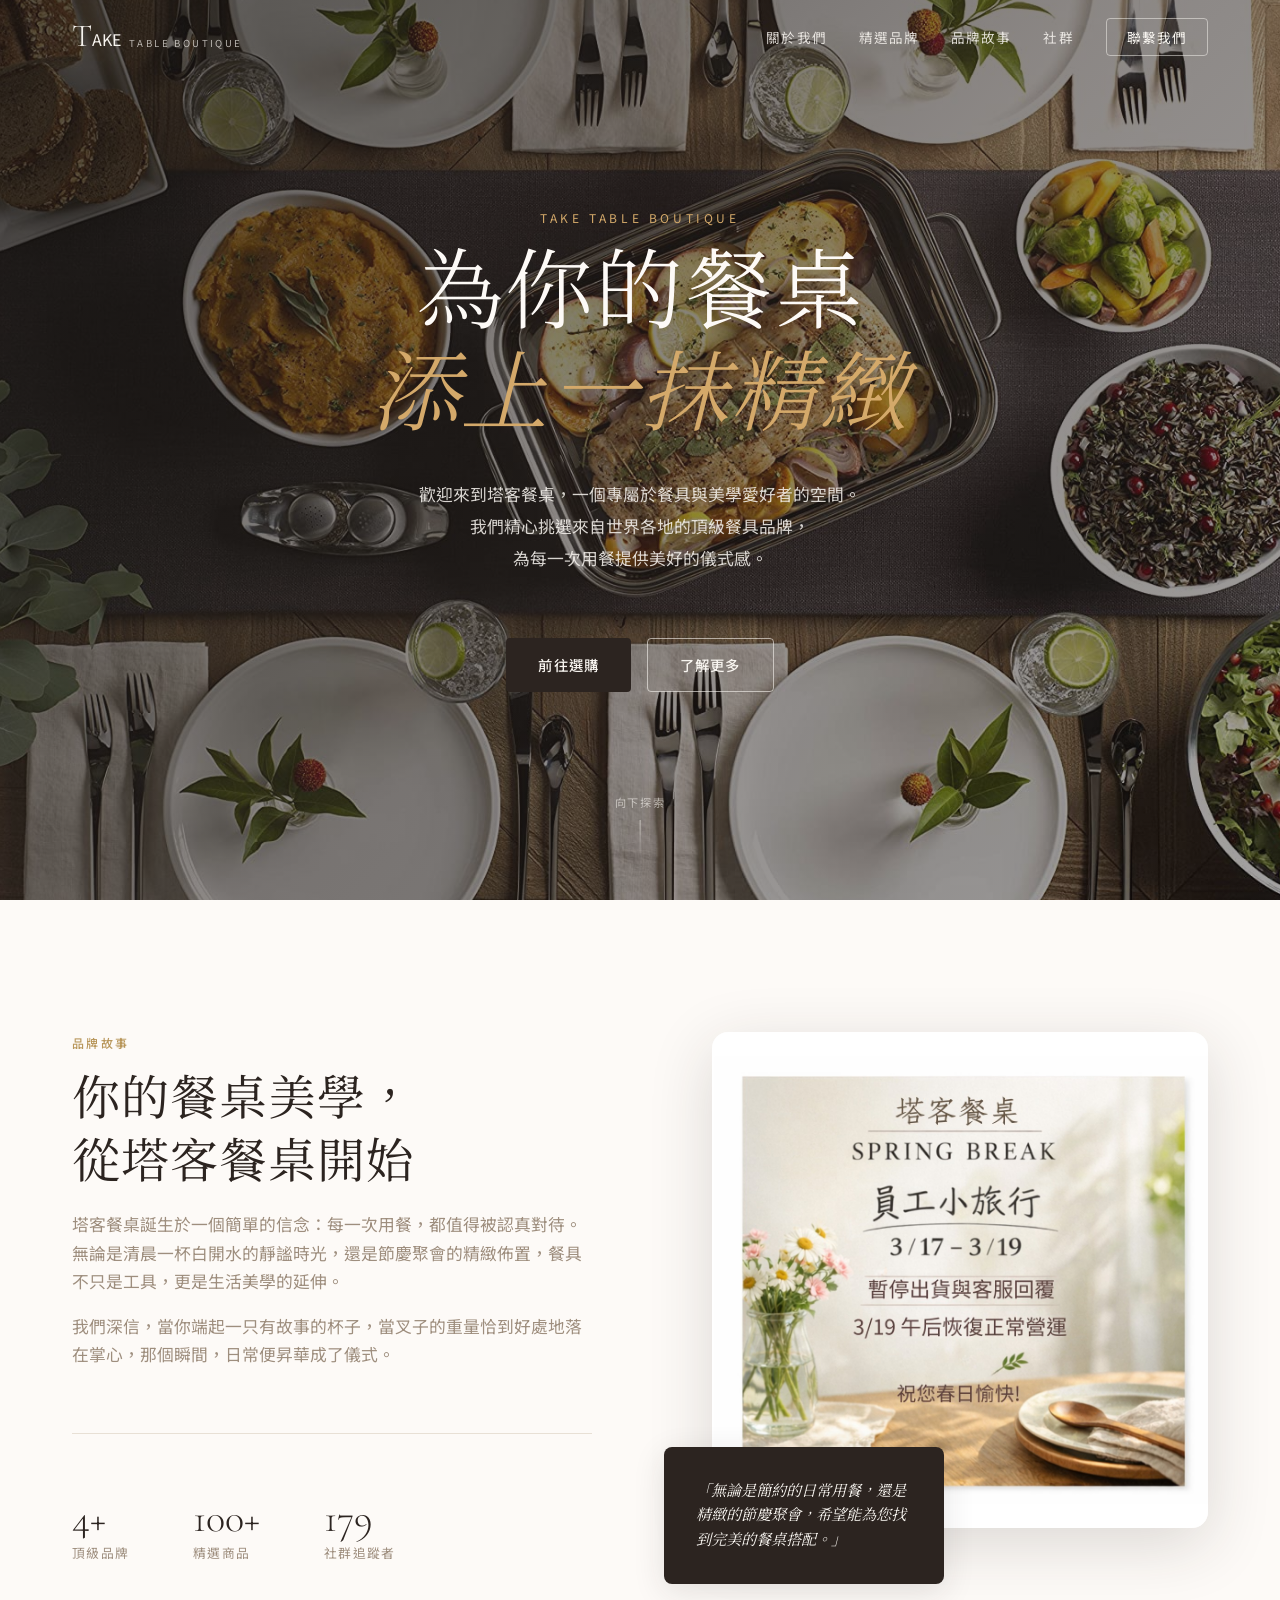
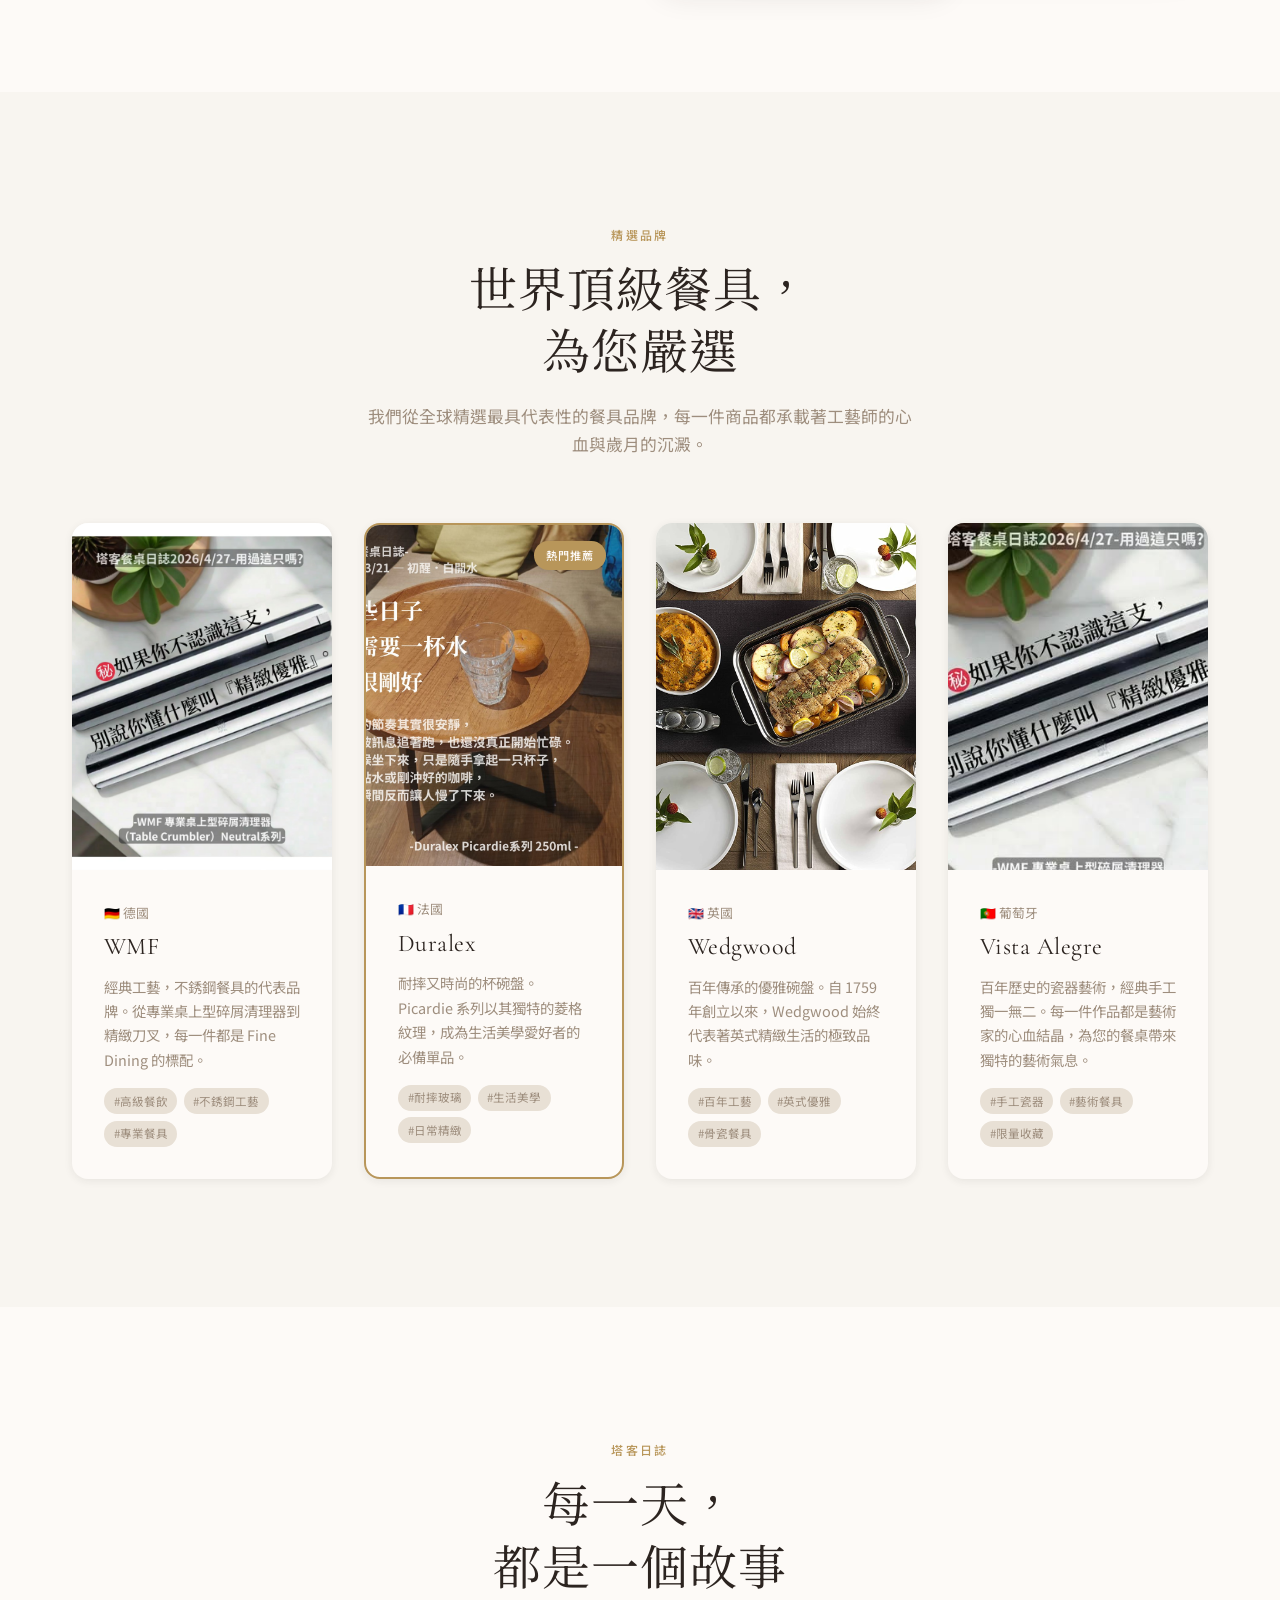
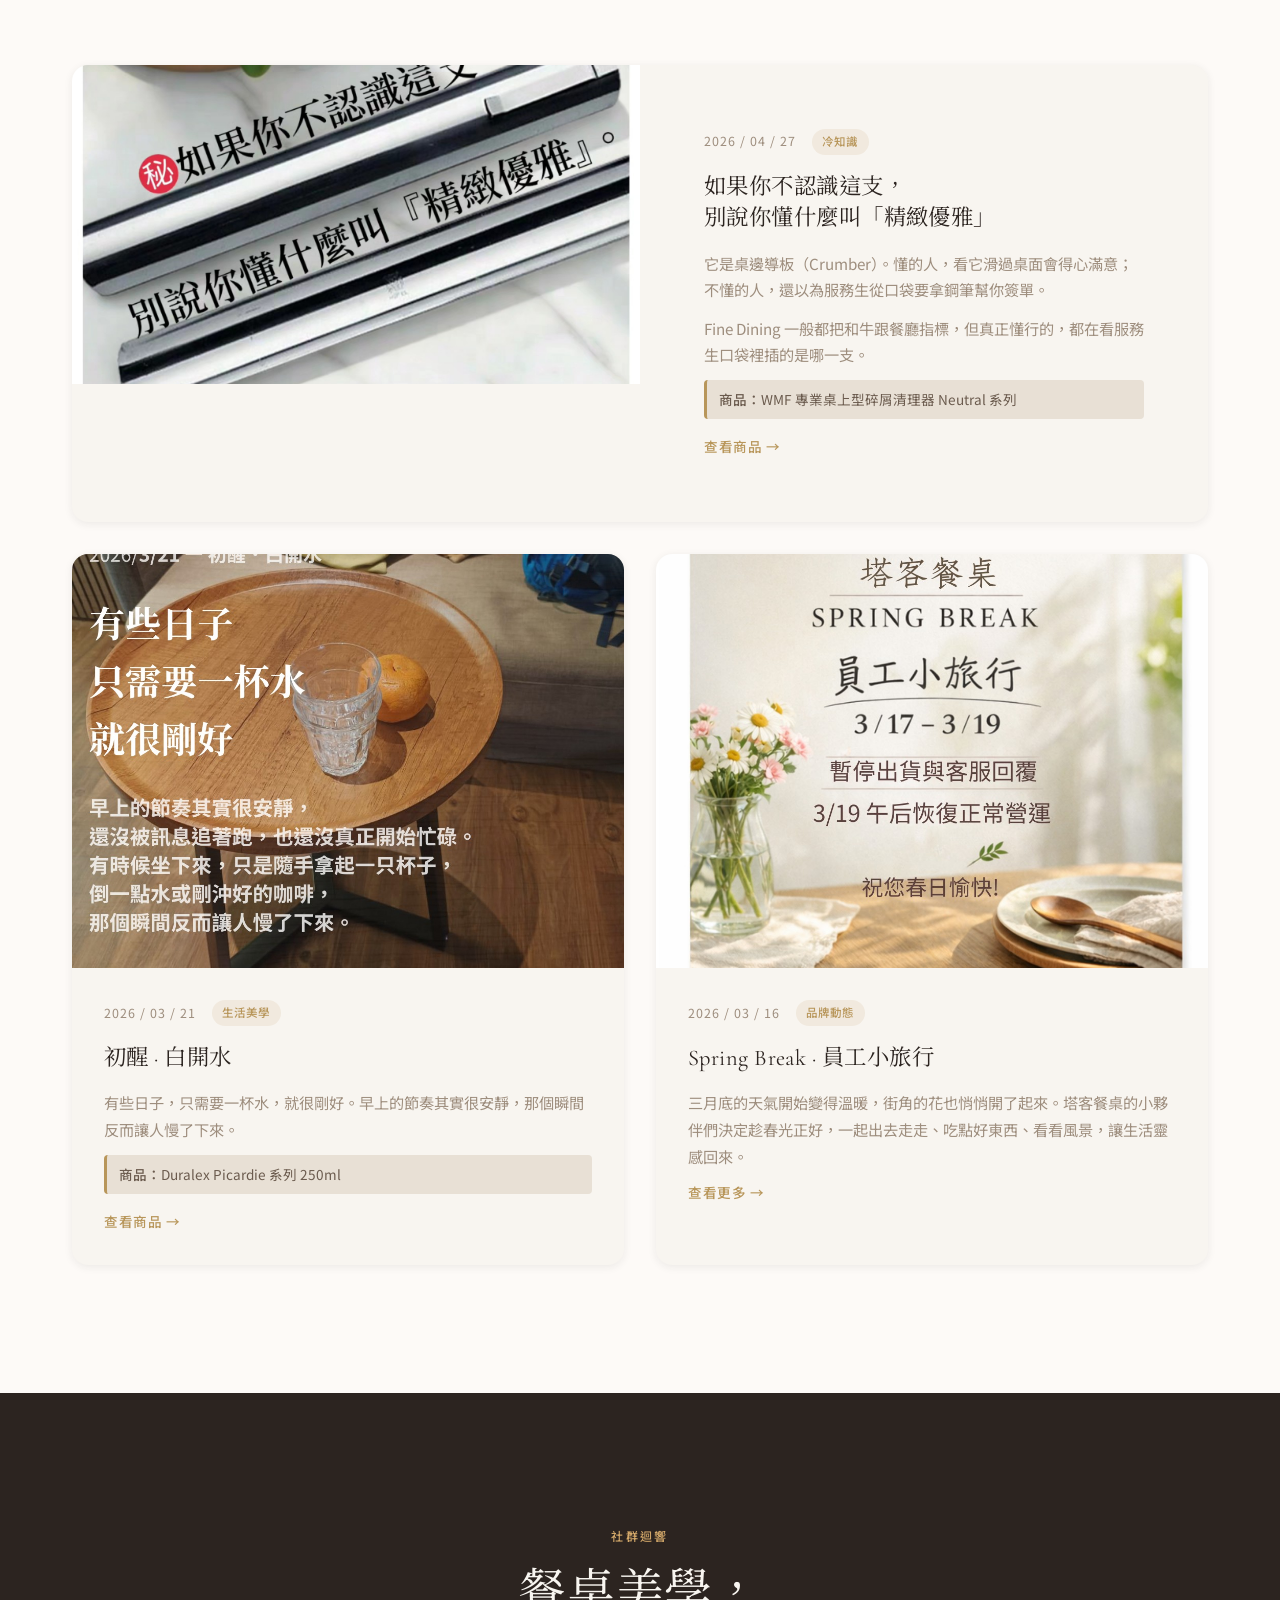
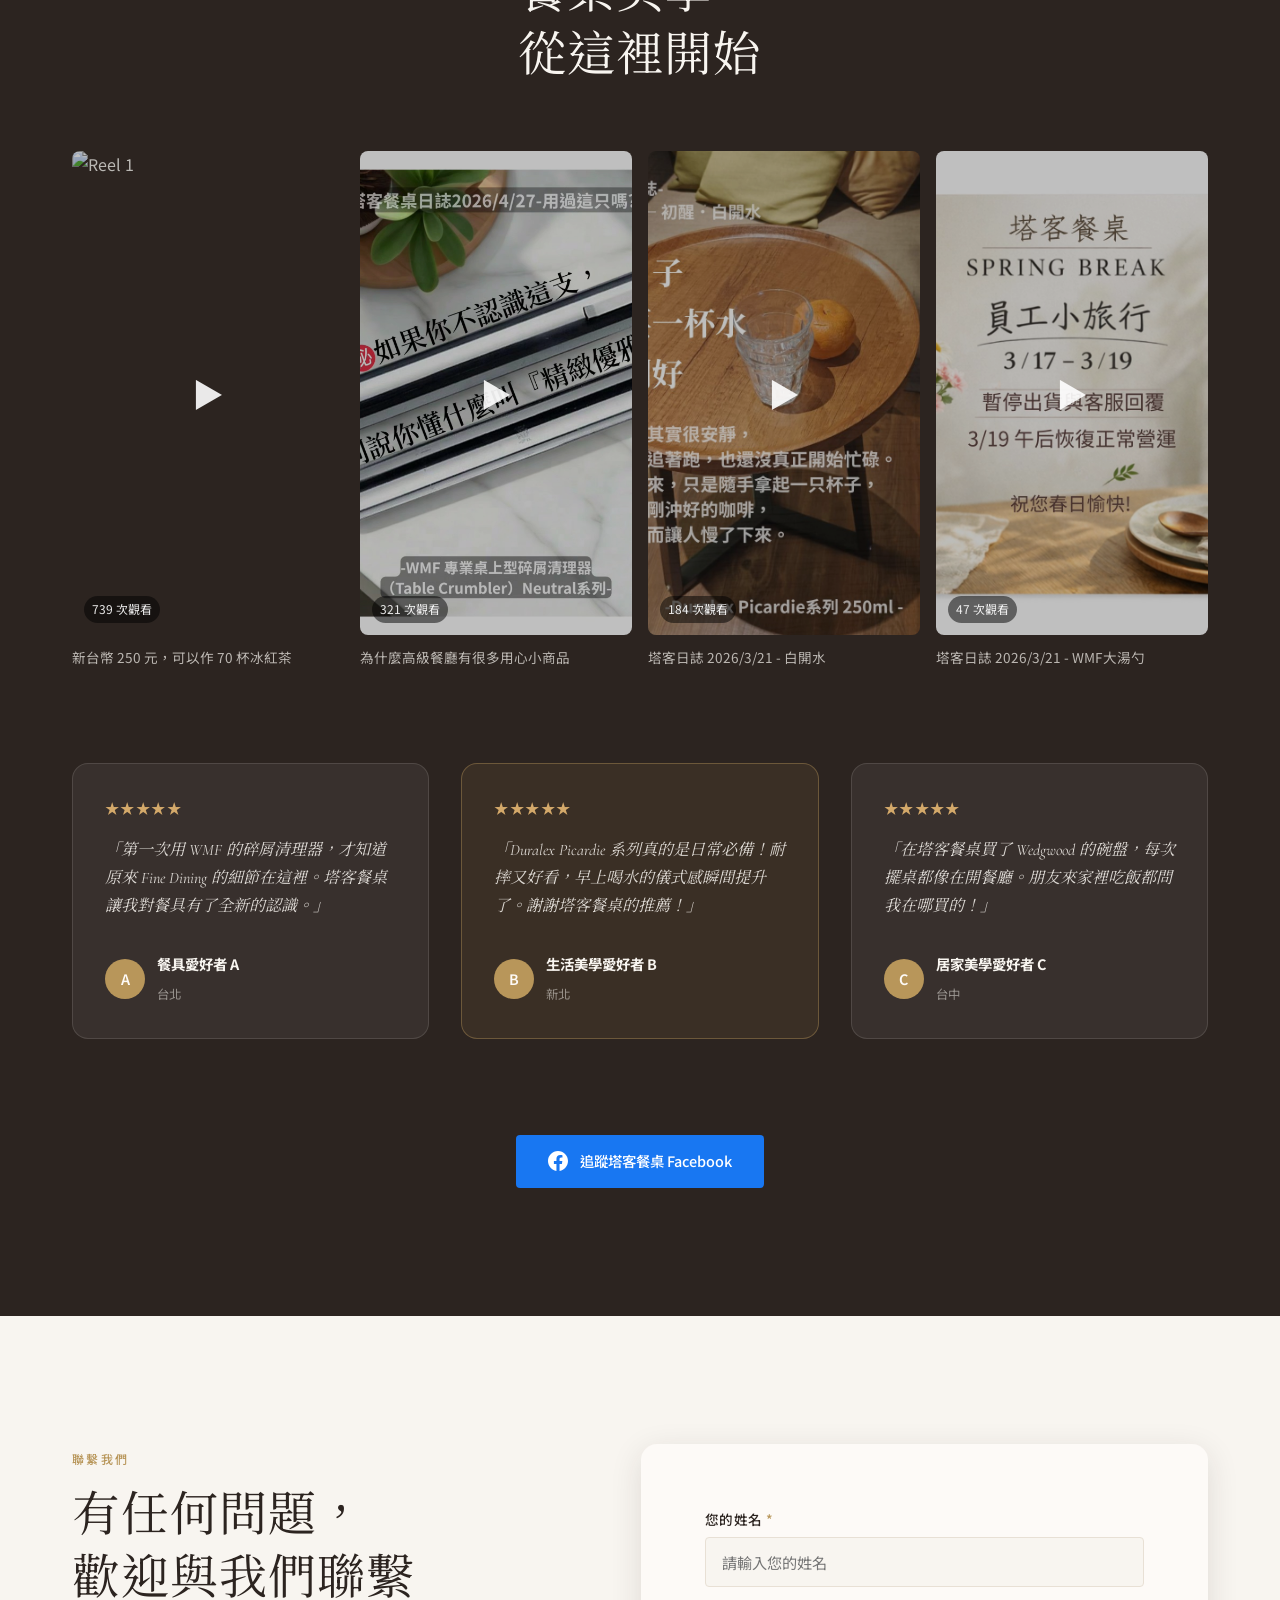
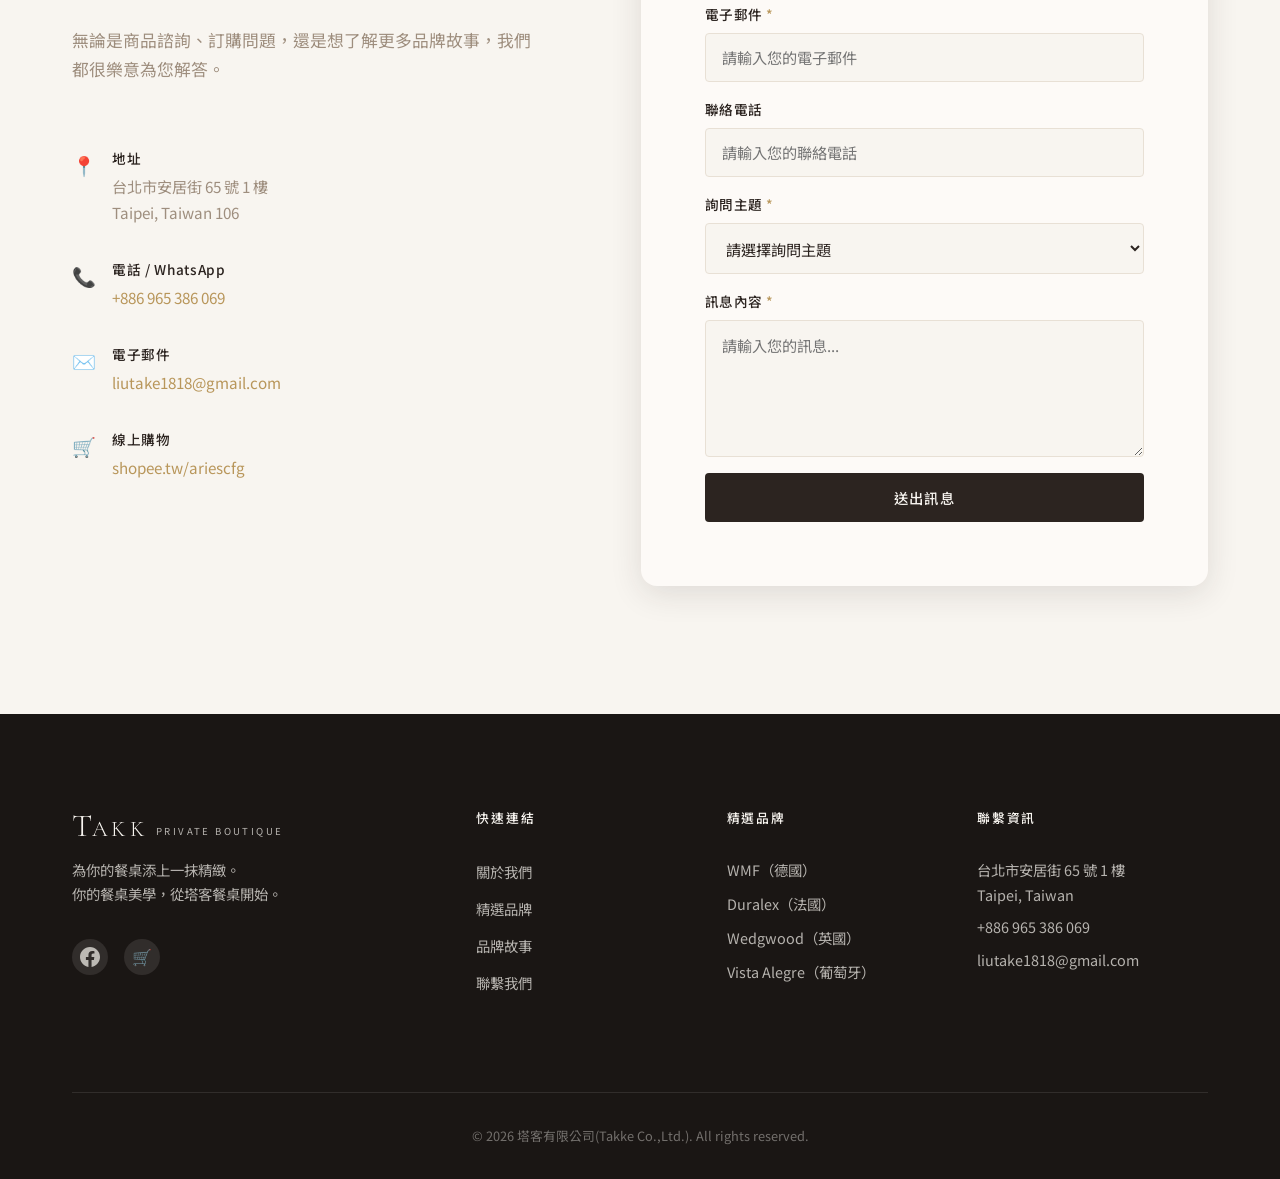
==== commit 1322b887: "Update branding and text in index.html" ====
--- a/index (2).html
+++ b/index (2).html
@@ -14,8 +14,8 @@
   <nav class="navbar" id="navbar">
     <div class="nav-container">
       <a href="#" class="nav-logo">
-        <span class="logo-t">T</span><span class="logo-akk">AKK</span>
-        <span class="logo-sub">PRIVATE BOUTIQUE</span>
+        <span class="logo-t">T</span><span class="logo-ake">AKE</span>
+        <span class="logo-sub">Table Boutique</span>
       </a>
       <ul class="nav-links">
         <li><a href="#about">關於我們</a></li>
@@ -33,11 +33,11 @@
   <!-- ========== HERO SECTION ========== -->
   <section class="hero" id="hero">
     <div class="hero-bg">
-      <img src="cover_photo.jpeg" alt="TAKK 餐桌封面" class="hero-img" />
+      <img src="cover_photo.jpeg" alt="TAKE 餐桌封面" class="hero-img" />
       <div class="hero-overlay"></div>
     </div>
     <div class="hero-content">
-      <p class="hero-eyebrow">TAKK Private Boutique</p>
+      <p class="hero-eyebrow">TAKE Table Boutique</p>
       <h1 class="hero-title">
         為你的餐桌<br />
         <em>添上一抹精緻</em>
